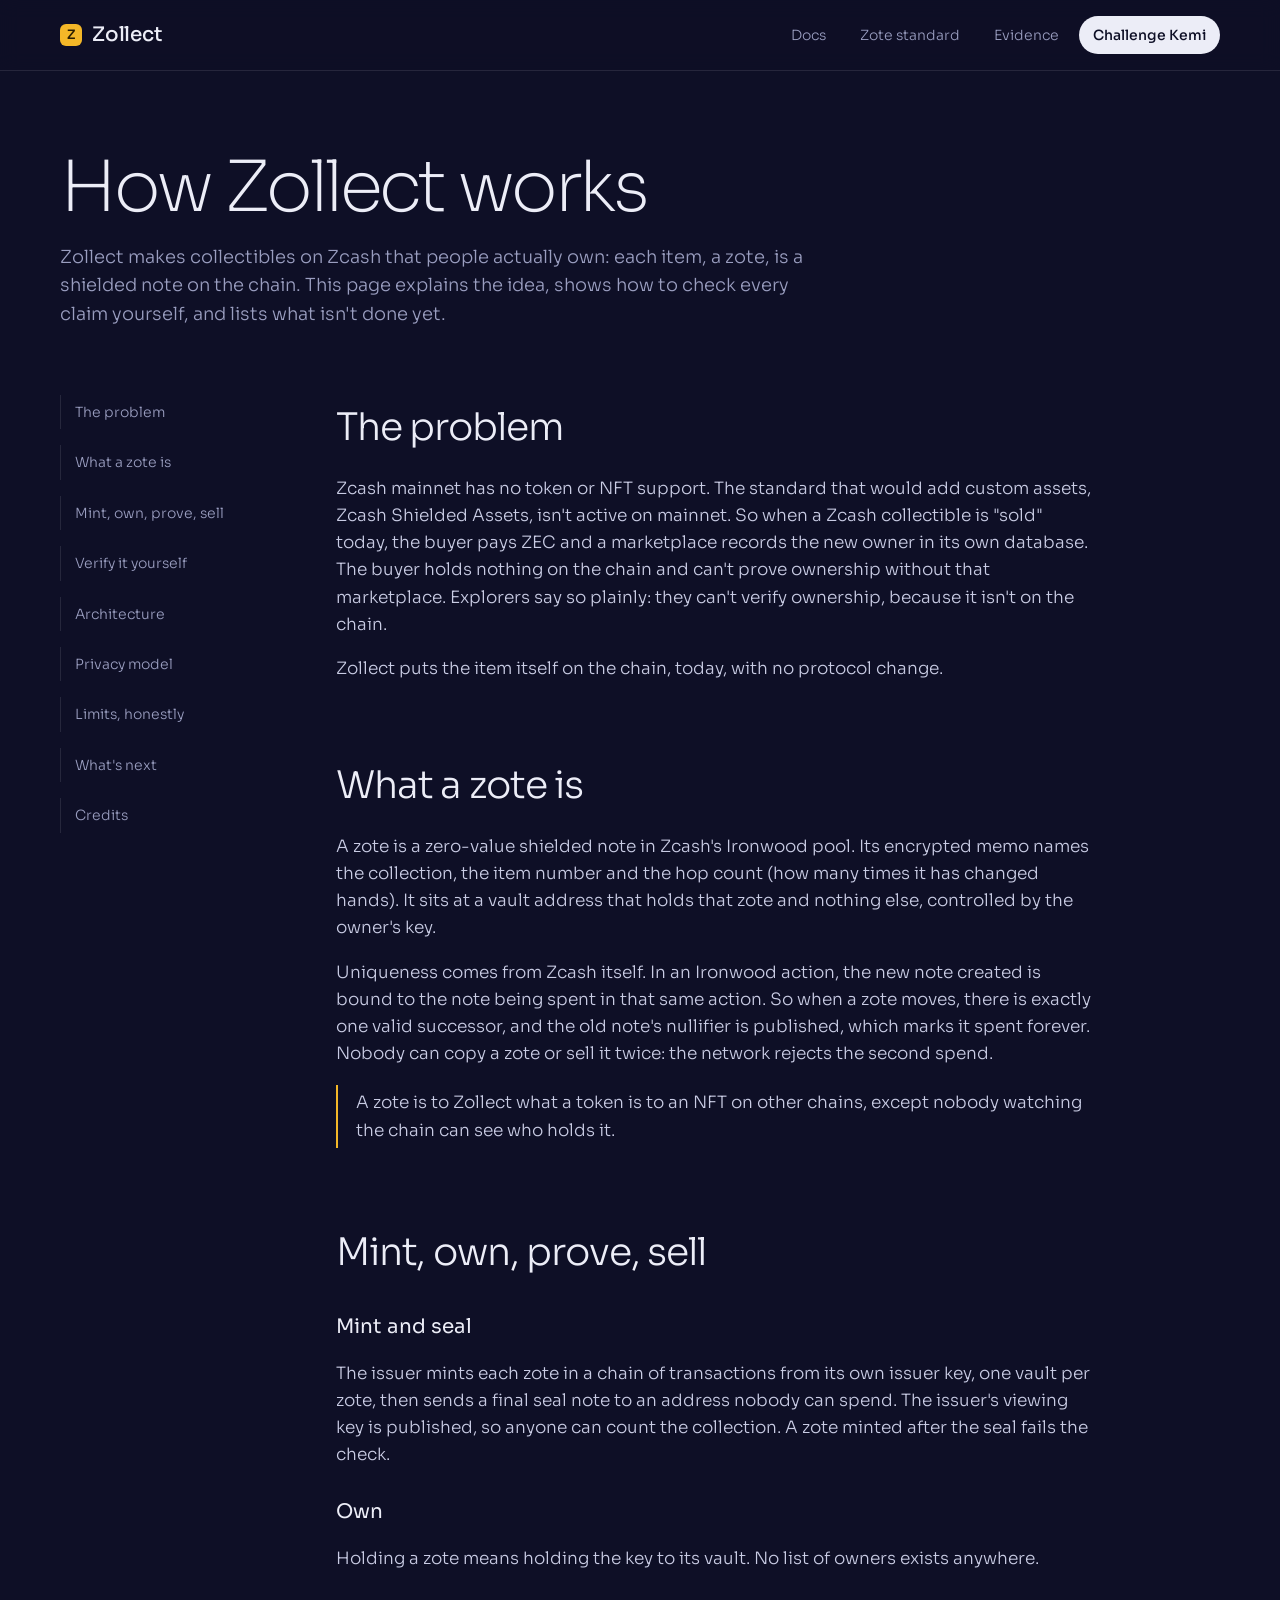
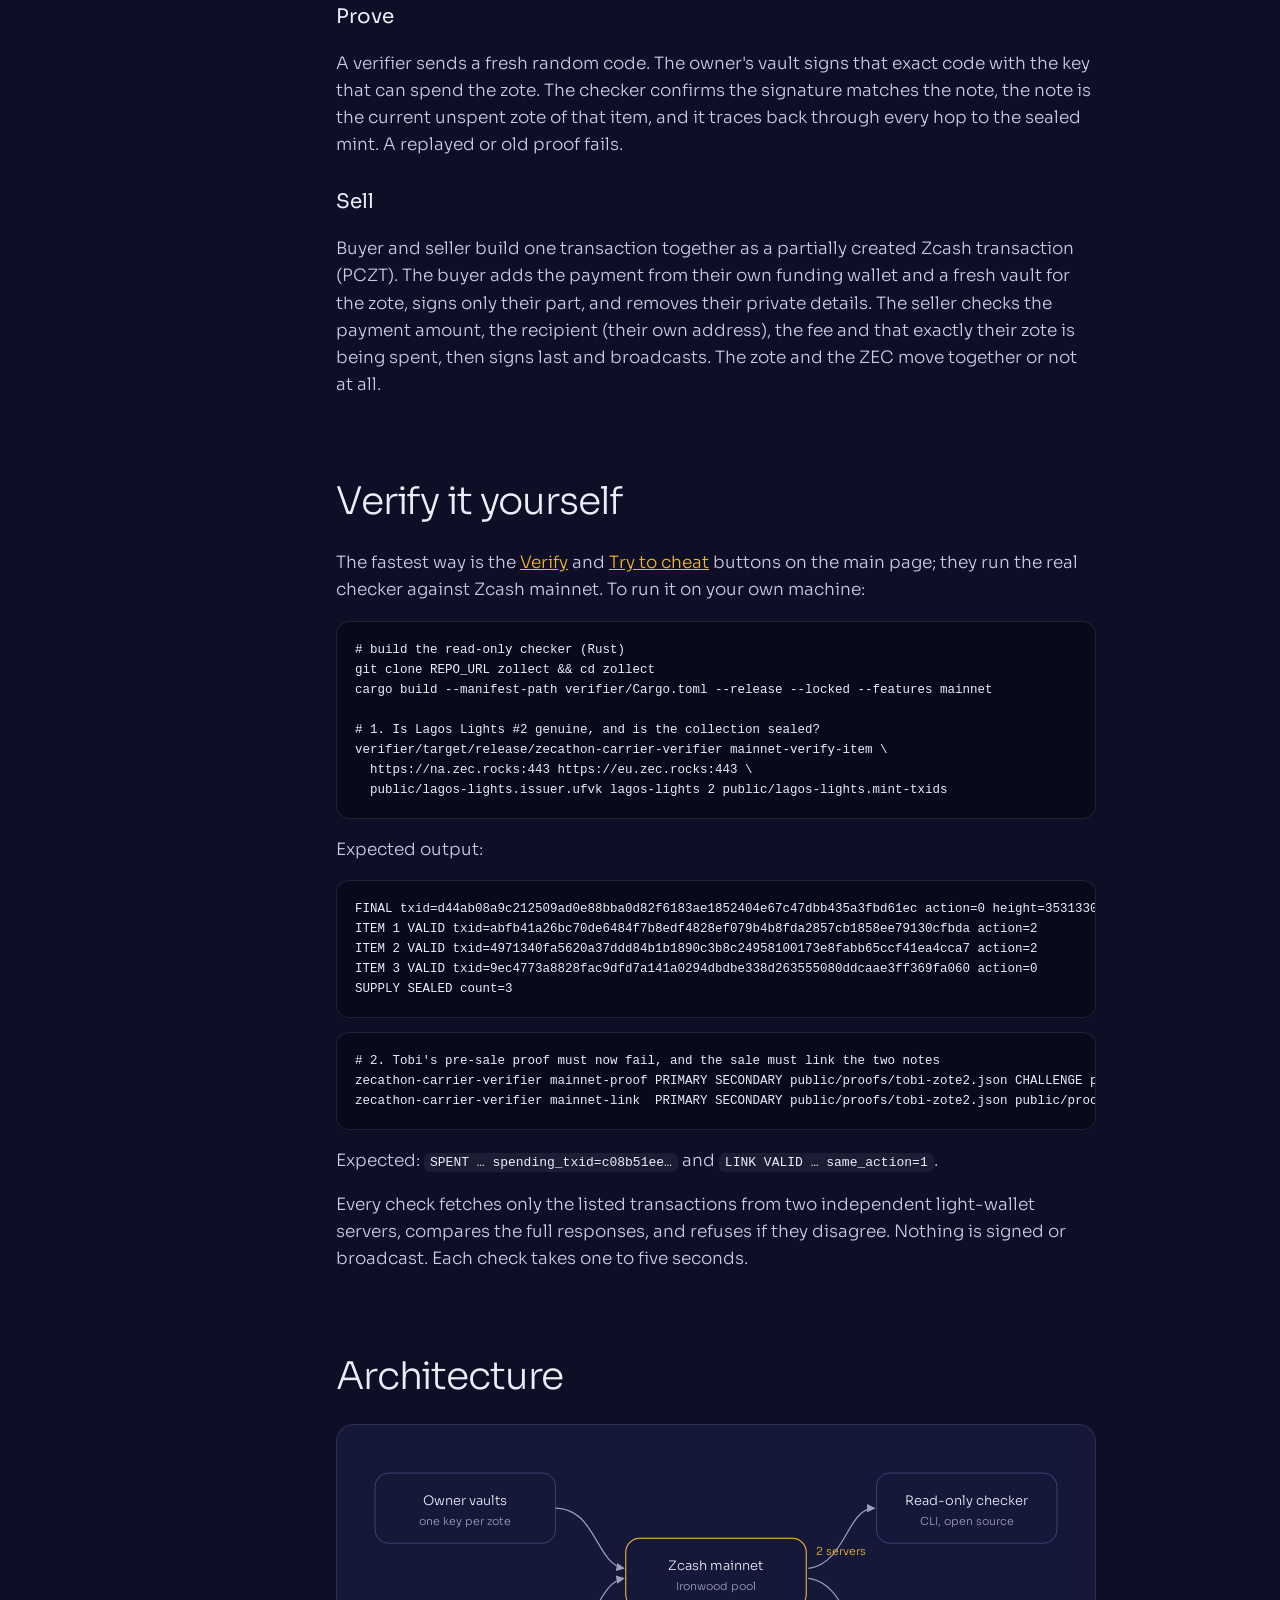
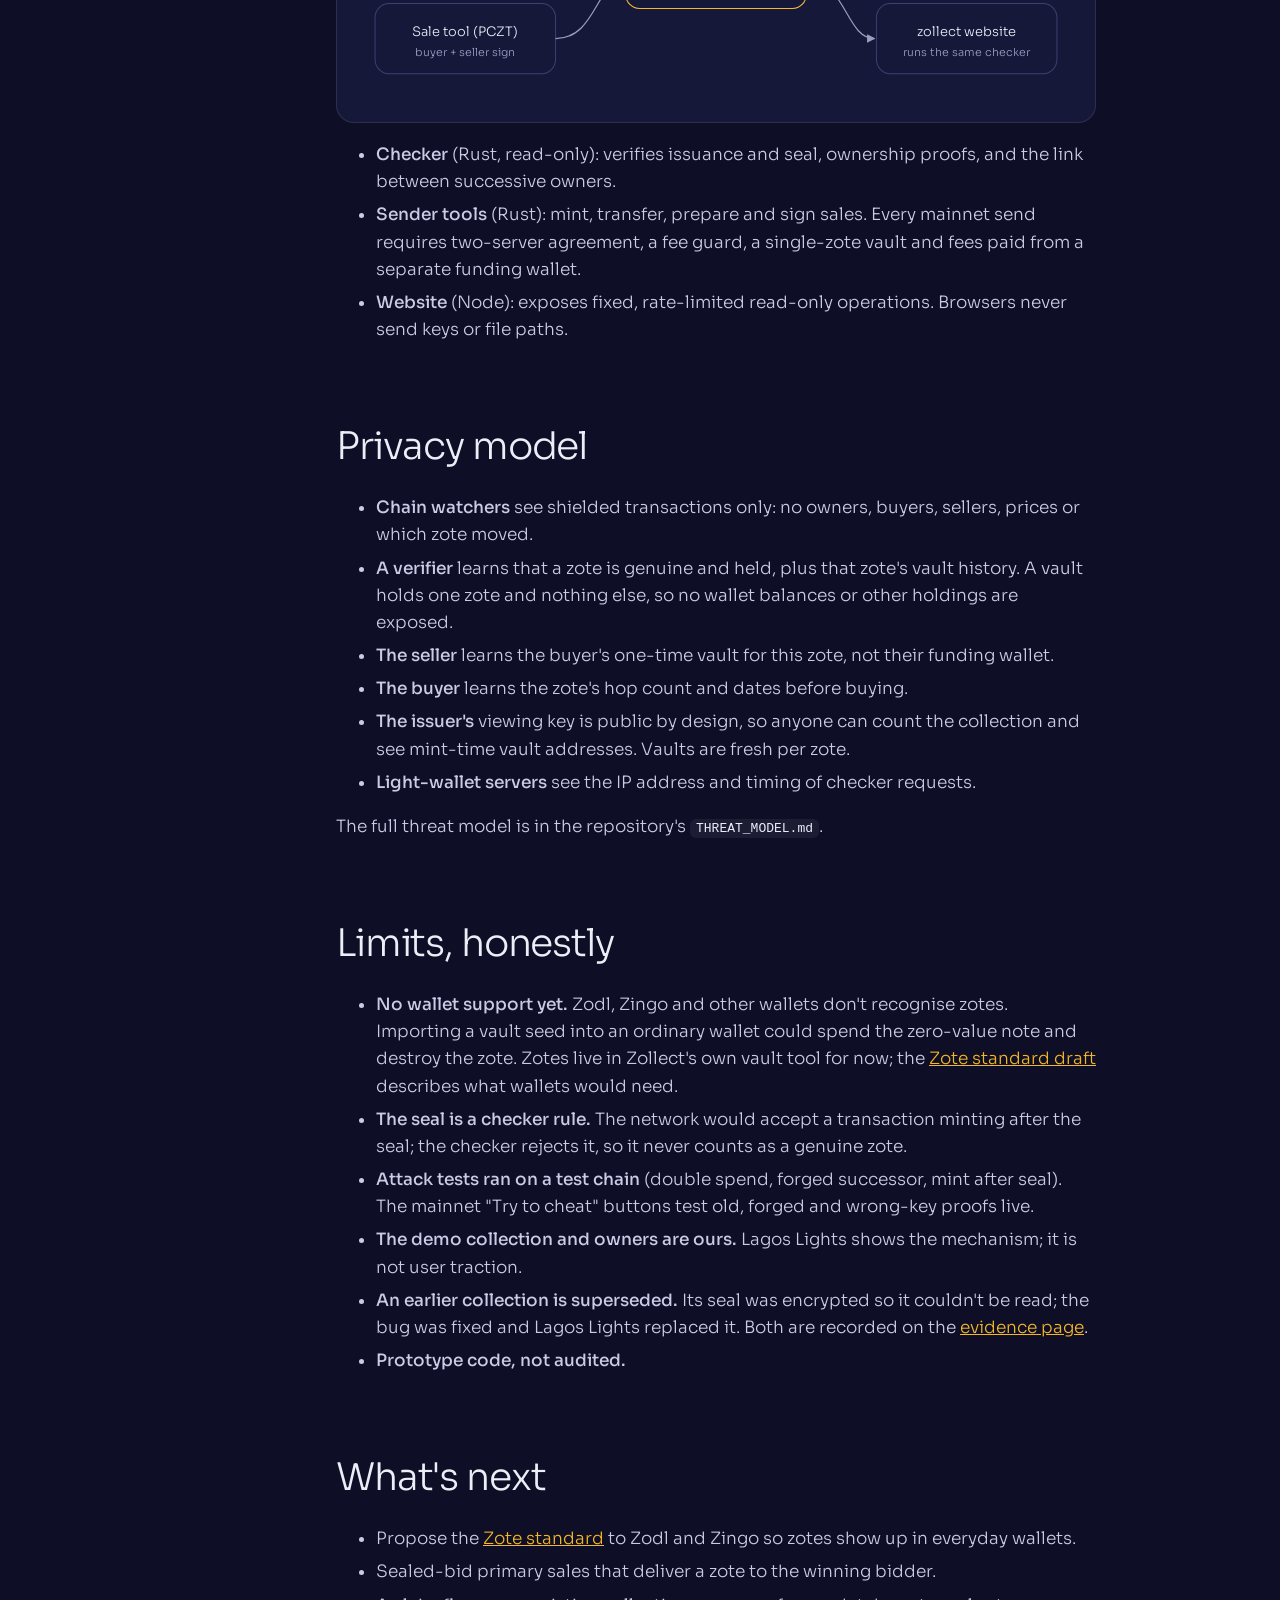
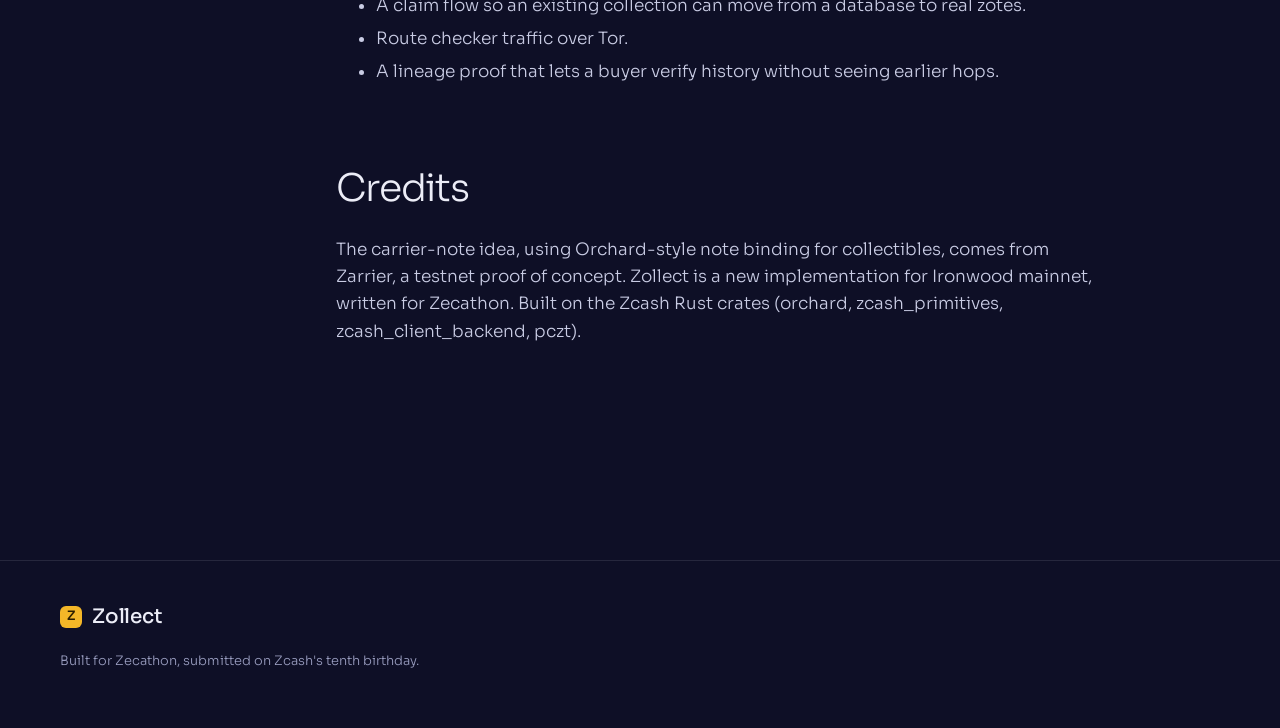
==== hosted/public/docs.html @ 1a173de0 "feat: add hosted attack verification" ====
<!doctype html>
<html lang="en">
<head>
<meta charset="utf-8">
<meta name="viewport" content="width=device-width, initial-scale=1">
<title>Zollect docs</title>
<meta name="description" content="How zotes work, how to verify them yourself, and what Zollect does and doesn't do.">
<link rel="preconnect" href="https://fonts.googleapis.com">
<link rel="preconnect" href="https://fonts.gstatic.com" crossorigin>
<link href="https://fonts.googleapis.com/css2?family=Sora:wght@200;300;400;500;600&display=swap" rel="stylesheet">
<link rel="stylesheet" href="styles.css">
</head>
<body>
<header class="doc-top">
  <nav class="nav" aria-label="Main">
    <a class="brand" href="index.html"><span class="brand-dot" aria-hidden="true"></span>Zollect</a>
    <ul class="nav-links">
      <li><a href="docs.html" aria-current="page">Docs</a></li>
      <li><a href="standard.html">Zote standard</a></li>
      <li><a href="evidence.html">Evidence</a></li>
      <li><a class="nav-cta" href="index.html#challenge">Challenge Kemi</a></li>
    </ul>
  </nav>
</header>

<div class="doc-hero">
  <h1>How Zollect works</h1>
  <p>Zollect makes collectibles on Zcash that people actually own: each item, a zote, is a shielded note on the chain. This page explains the idea, shows how to check every claim yourself, and lists what isn't done yet.</p>
</div>

<div class="doc">
  <nav class="toc" aria-label="On this page">
    <ol>
      <li><a href="#problem">The problem</a></li>
      <li><a href="#zote">What a zote is</a></li>
      <li><a href="#lifecycle">Mint, own, prove, sell</a></li>
      <li><a href="#verify">Verify it yourself</a></li>
      <li><a href="#architecture">Architecture</a></li>
      <li><a href="#privacy">Privacy model</a></li>
      <li><a href="#limits">Limits, honestly</a></li>
      <li><a href="#next">What's next</a></li>
      <li><a href="#credits">Credits</a></li>
    </ol>
  </nav>

  <article>
    <section id="problem">
      <h2>The problem</h2>
      <p>Zcash mainnet has no token or NFT support. The standard that would add custom assets, Zcash Shielded Assets, isn't active on mainnet. So when a Zcash collectible is "sold" today, the buyer pays ZEC and a marketplace records the new owner in its own database. The buyer holds nothing on the chain and can't prove ownership without that marketplace. Explorers say so plainly: they can't verify ownership, because it isn't on the chain.</p>
      <p>Zollect puts the item itself on the chain, today, with no protocol change.</p>
    </section>

    <section id="zote">
      <h2>What a zote is</h2>
      <p>A zote is a zero-value shielded note in Zcash's Ironwood pool. Its encrypted memo names the collection, the item number and the hop count (how many times it has changed hands). It sits at a vault address that holds that zote and nothing else, controlled by the owner's key.</p>
      <p>Uniqueness comes from Zcash itself. In an Ironwood action, the new note created is bound to the note being spent in that same action. So when a zote moves, there is exactly one valid successor, and the old note's nullifier is published, which marks it spent forever. Nobody can copy a zote or sell it twice: the network rejects the second spend.</p>
      <p class="callout">A zote is to Zollect what a token is to an NFT on other chains, except nobody watching the chain can see who holds it.</p>
    </section>

    <section id="lifecycle">
      <h2>Mint, own, prove, sell</h2>
      <h3>Mint and seal</h3>
      <p>The issuer mints each zote in a chain of transactions from its own issuer key, one vault per zote, then sends a final seal note to an address nobody can spend. The issuer's viewing key is published, so anyone can count the collection. A zote minted after the seal fails the check.</p>
      <h3>Own</h3>
      <p>Holding a zote means holding the key to its vault. No list of owners exists anywhere.</p>
      <h3>Prove</h3>
      <p>A verifier sends a fresh random code. The owner's vault signs that exact code with the key that can spend the zote. The checker confirms the signature matches the note, the note is the current unspent zote of that item, and it traces back through every hop to the sealed mint. A replayed or old proof fails.</p>
      <h3>Sell</h3>
      <p>Buyer and seller build one transaction together as a partially created Zcash transaction (PCZT). The buyer adds the payment from their own funding wallet and a fresh vault for the zote, signs only their part, and removes their private details. The seller checks the payment amount, the recipient (their own address), the fee and that exactly their zote is being spent, then signs last and broadcasts. The zote and the ZEC move together or not at all.</p>
    </section>

    <section id="verify">
      <h2>Verify it yourself</h2>
      <p>The fastest way is the <a href="index.html#collection">Verify</a> and <a href="index.html#cheat">Try to cheat</a> buttons on the main page; they run the real checker against Zcash mainnet. To run it on your own machine:</p>
<pre><code># build the read-only checker (Rust)
git clone REPO_URL zollect && cd zollect
cargo build --manifest-path verifier/Cargo.toml --release --locked --features mainnet

# 1. Is Lagos Lights #2 genuine, and is the collection sealed?
verifier/target/release/zecathon-carrier-verifier mainnet-verify-item \
  https://na.zec.rocks:443 https://eu.zec.rocks:443 \
  public/lagos-lights.issuer.ufvk lagos-lights 2 public/lagos-lights.mint-txids</code></pre>
      <p>Expected output:</p>
<pre><code>FINAL txid=d44ab08a9c212509ad0e88bba0d82f6183ae1852404e67c47dbb435a3fbd61ec action=0 height=3531330
ITEM 1 VALID txid=abfb41a26bc70de6484f7b8edf4828ef079b4b8fda2857cb1858ee79130cfbda action=2
ITEM 2 VALID txid=4971340fa5620a37ddd84b1b1890c3b8c24958100173e8fabb65ccf41ea4cca7 action=2
ITEM 3 VALID txid=9ec4773a8828fac9dfd7a141a0294dbdbe338d263555080ddcaae3ff369fa060 action=0
SUPPLY SEALED count=3</code></pre>
<pre><code># 2. Tobi's pre-sale proof must now fail, and the sale must link the two notes
zecathon-carrier-verifier mainnet-proof PRIMARY SECONDARY public/proofs/tobi-zote2.json CHALLENGE public/lagos-lights.zote2-chain
zecathon-carrier-verifier mainnet-link  PRIMARY SECONDARY public/proofs/tobi-zote2.json public/proofs/kemi-zote2.json CHALLENGE public/lagos-lights.zote2-chain</code></pre>
      <p>Expected: <code>SPENT … spending_txid=c08b51ee…</code> and <code>LINK VALID … same_action=1</code>.</p>
      <p>Every check fetches only the listed transactions from two independent light-wallet servers, compares the full responses, and refuses if they disagree. Nothing is signed or broadcast. Each check takes one to five seconds.</p>
    </section>

    <section id="architecture">
      <h2>Architecture</h2>
      <div class="diagram" role="img" aria-label="Diagram: owner vaults build and sign transactions; two light-wallet servers relay to Zcash mainnet; the read-only checker and the website verify from the same two servers.">
        <svg viewBox="0 0 720 260" xmlns="http://www.w3.org/2000/svg" font-family="Sora, sans-serif" font-size="13">
          <g fill="#16183A" stroke="#3B4170">
            <rect x="20" y="30" width="180" height="70" rx="14"/>
            <rect x="20" y="160" width="180" height="70" rx="14"/>
            <rect x="270" y="95" width="180" height="70" rx="14"/>
            <rect x="520" y="30" width="180" height="70" rx="14"/>
            <rect x="520" y="160" width="180" height="70" rx="14"/>
          </g>
          <rect x="270" y="95" width="180" height="70" rx="14" fill="none" stroke="#F4B728"/>
          <g fill="#ECEDF7">
            <text x="110" y="62" text-anchor="middle">Owner vaults</text>
            <text x="110" y="82" text-anchor="middle" fill="#9A9EC0" font-size="11">one key per zote</text>
            <text x="110" y="192" text-anchor="middle">Sale tool (PCZT)</text>
            <text x="110" y="212" text-anchor="middle" fill="#9A9EC0" font-size="11">buyer + seller sign</text>
            <text x="360" y="127" text-anchor="middle">Zcash mainnet</text>
            <text x="360" y="147" text-anchor="middle" fill="#9A9EC0" font-size="11">Ironwood pool</text>
            <text x="610" y="62" text-anchor="middle">Read-only checker</text>
            <text x="610" y="82" text-anchor="middle" fill="#9A9EC0" font-size="11">CLI, open source</text>
            <text x="610" y="192" text-anchor="middle">zollect website</text>
            <text x="610" y="212" text-anchor="middle" fill="#9A9EC0" font-size="11">runs the same checker</text>
          </g>
          <g stroke="#9A9EC0" stroke-width="1.2" fill="none" marker-end="url(#a)">
            <path d="M200 65 C240 65 240 120 268 125"/>
            <path d="M200 195 C240 195 240 140 268 135"/>
            <path d="M452 125 C490 120 490 65 518 65"/>
            <path d="M452 135 C490 140 490 195 518 195"/>
          </g>
          <text x="485" y="112" fill="#F4B728" font-size="11" text-anchor="middle">2 servers</text>
          <defs><marker id="a" viewBox="0 0 8 8" refX="7" refY="4" markerWidth="7" markerHeight="7" orient="auto"><path d="M0 0L8 4L0 8z" fill="#9A9EC0"/></marker></defs>
        </svg>
      </div>
      <ul>
        <li><strong>Checker</strong> (Rust, read-only): verifies issuance and seal, ownership proofs, and the link between successive owners.</li>
        <li><strong>Sender tools</strong> (Rust): mint, transfer, prepare and sign sales. Every mainnet send requires two-server agreement, a fee guard, a single-zote vault and fees paid from a separate funding wallet.</li>
        <li><strong>Website</strong> (Node): exposes fixed, rate-limited read-only operations. Browsers never send keys or file paths.</li>
      </ul>
    </section>

    <section id="privacy">
      <h2>Privacy model</h2>
      <ul>
        <li><strong>Chain watchers</strong> see shielded transactions only: no owners, buyers, sellers, prices or which zote moved.</li>
        <li><strong>A verifier</strong> learns that a zote is genuine and held, plus that zote's vault history. A vault holds one zote and nothing else, so no wallet balances or other holdings are exposed.</li>
        <li><strong>The seller</strong> learns the buyer's one-time vault for this zote, not their funding wallet.</li>
        <li><strong>The buyer</strong> learns the zote's hop count and dates before buying.</li>
        <li><strong>The issuer's</strong> viewing key is public by design, so anyone can count the collection and see mint-time vault addresses. Vaults are fresh per zote.</li>
        <li><strong>Light-wallet servers</strong> see the IP address and timing of checker requests.</li>
      </ul>
      <p>The full threat model is in the repository's <code>THREAT_MODEL.md</code>.</p>
    </section>

    <section id="limits">
      <h2>Limits, honestly</h2>
      <ul>
        <li><strong>No wallet support yet.</strong> Zodl, Zingo and other wallets don't recognise zotes. Importing a vault seed into an ordinary wallet could spend the zero-value note and destroy the zote. Zotes live in Zollect's own vault tool for now; the <a href="standard.html">Zote standard draft</a> describes what wallets would need.</li>
        <li><strong>The seal is a checker rule.</strong> The network would accept a transaction minting after the seal; the checker rejects it, so it never counts as a genuine zote.</li>
        <li><strong>Attack tests ran on a test chain</strong> (double spend, forged successor, mint after seal). The mainnet "Try to cheat" buttons test old, forged and wrong-key proofs live.</li>
        <li><strong>The demo collection and owners are ours.</strong> Lagos Lights shows the mechanism; it is not user traction.</li>
        <li><strong>An earlier collection is superseded.</strong> Its seal was encrypted so it couldn't be read; the bug was fixed and Lagos Lights replaced it. Both are recorded on the <a href="evidence.html">evidence page</a>.</li>
        <li><strong>Prototype code, not audited.</strong></li>
      </ul>
    </section>

    <section id="next">
      <h2>What's next</h2>
      <ul>
        <li>Propose the <a href="standard.html">Zote standard</a> to Zodl and Zingo so zotes show up in everyday wallets.</li>
        <li>Sealed-bid primary sales that deliver a zote to the winning bidder.</li>
        <li>A claim flow so an existing collection can move from a database to real zotes.</li>
        <li>Route checker traffic over Tor.</li>
        <li>A lineage proof that lets a buyer verify history without seeing earlier hops.</li>
      </ul>
    </section>

    <section id="credits">
      <h2>Credits</h2>
      <p>The carrier-note idea, using Orchard-style note binding for collectibles, comes from Zarrier, a testnet proof of concept. Zollect is a new implementation for Ironwood mainnet, written for Zecathon. Built on the Zcash Rust crates (orchard, zcash_primitives, zcash_client_backend, pczt).</p>
    </section>
  </article>
</div>

<footer class="foot">
  <div class="foot-inner">
    <p class="brand"><span class="brand-dot" aria-hidden="true"></span>Zollect</p>
    <p class="credit">Built for Zecathon, submitted on Zcash's tenth birthday.</p>
  </div>
</footer>
</body>
</html>
---- hosted/public/styles.css ----
:root {
  --ink: #0E0F26;          /* deep violet-navy */
  --ink-2: #16183A;        /* raised surface */
  --steel: #3B4170;        /* ribbed glass */
  --chrome: #C9CCE4;       /* chrome highlight */
  --zec: #F4B728;          /* Zcash yellow */
  --zec-ink: #2B1E00;
  --mist: #ECEDF7;
  --muted: #9A9EC0;
  --mint: #9FE8C3;
  --rose: #FFB0A8;
  --line: rgba(236, 237, 247, 0.11);
  --maxw: 1200px;
  --font: "Sora", system-ui, -apple-system, "Segoe UI", sans-serif;
}

* { box-sizing: border-box; }
html { scroll-behavior: smooth; }
body {
  margin: 0; background: var(--ink); color: var(--mist);
  font-family: var(--font); font-size: 17px; line-height: 1.6; font-weight: 300;
  -webkit-font-smoothing: antialiased;
}
img, canvas, svg { display: block; max-width: 100%; }
a { color: inherit; }
:focus-visible { outline: 2px solid var(--zec); outline-offset: 3px; border-radius: 8px; }
strong { font-weight: 500; }
.sky { display: none; }

/* ---------- hero ---------- */
.hero-wrap { padding: 0; }
.hero {
  position: relative; overflow: hidden;
  min-height: min(100vh, 940px);
  padding: 26px clamp(20px, 5vw, 64px) 0;
  display: grid; grid-template-rows: auto 1fr;
  background:
    radial-gradient(700px 520px at 74% 52%, rgba(244, 183, 40, 0.10), transparent 70%),
    radial-gradient(900px 700px at 70% 40%, #2A2E63 0%, transparent 65%),
    var(--ink);
  isolation: isolate;
}
.ribs {
  position: absolute; inset: 0; z-index: -1; pointer-events: none;
  background: repeating-linear-gradient(90deg,
    rgba(201, 204, 228, 0.00) 0px, rgba(201, 204, 228, 0.07) 9px,
    rgba(14, 15, 38, 0.10) 15px, rgba(201, 204, 228, 0.00) 22px);
  -webkit-mask-image: linear-gradient(180deg, transparent 0%, #000 30%, #000 70%, transparent 100%),
                      radial-gradient(60% 70% at 72% 50%, #000 0%, transparent 75%);
  -webkit-mask-composite: source-in;
          mask-image: radial-gradient(60% 75% at 72% 50%, #000 10%, transparent 75%);
}

.nav { display: flex; align-items: center; justify-content: space-between; gap: 16px; position: relative; z-index: 3; }
.brand { display: inline-flex; align-items: center; gap: 10px; font-size: 20px; font-weight: 500; text-decoration: none; margin: 0; letter-spacing: -0.01em; }
.brand-dot {
  width: 22px; height: 22px; border-radius: 6px; flex: none;
  background: var(--zec); color: var(--zec-ink);
  display: grid; place-items: center; font-size: 13px; font-weight: 600;
}
.brand-dot::after { content: "Z"; }
.nav-links { list-style: none; margin: 0; padding: 0; display: flex; gap: 6px; align-items: center; }
.nav-links a { display: block; padding: 8px 14px; border-radius: 999px; text-decoration: none; font-size: 14px; color: var(--muted); }
.nav-links a:hover { color: var(--mist); }
.nav-links .nav-cta { background: var(--mist); color: var(--ink); font-weight: 500; }
.nav-links .nav-cta:hover { background: #fff; color: var(--ink); }

.hero-copy {
  position: relative; z-index: 2; align-self: end;
  max-width: 780px; padding-bottom: clamp(56px, 10vh, 110px);
}
.hero h1 { margin: 0; font-weight: 200; font-size: clamp(44px, 5.4vw, 82px); line-height: 1.02; letter-spacing: -0.045em; }
.sub { margin: 24px 0 0; max-width: 36ch; font-size: clamp(17px, 1.4vw, 20px); color: var(--muted); }
.hero-actions { margin-top: 34px; display: flex; gap: 12px; flex-wrap: wrap; }

.btn {
  display: inline-flex; align-items: center; justify-content: center; gap: 8px;
  padding: 13px 24px; border-radius: 999px;
  font: 500 15px/1 var(--font); text-decoration: none; cursor: pointer;
  border: 1px solid transparent; transition: background .15s ease, transform .15s ease;
}
.btn:active { transform: translateY(1px); }
.btn[disabled] { opacity: .55; cursor: progress; }
.btn-mint { background: var(--zec); color: var(--zec-ink); }
.btn-mint:hover { background: #FFC84A; }
.btn-ghost { border-color: var(--line); color: var(--mist); background: rgba(236,237,247,.03); }
.btn-ghost:hover { background: rgba(236,237,247,.08); }
.btn-line { border-color: var(--line); color: var(--mist); background: transparent; }
.btn-line:hover { border-color: rgba(244,183,40,.6); color: var(--zec); }

/* the note stack */
.stage {
  position: absolute; z-index: 1; right: clamp(-40px, 2vw, 60px); top: 50%;
  width: min(700px, 50vw); aspect-ratio: 1.15; transform: translateY(-46%);
  perspective: 1400px;
}
.stack { position: absolute; inset: 0; transform-style: preserve-3d; transform: rotateX(18deg) rotateY(-22deg) rotateZ(-6deg); transition: transform .4s ease-out; }
.note {
  position: absolute; left: 6%; top: 24%; width: 88%; aspect-ratio: 2.1;
  border-radius: 22px;
  background:
    linear-gradient(135deg, rgba(255,255,255,.20), rgba(255,255,255,.02) 40%, rgba(255,255,255,.08) 80%),
    linear-gradient(160deg, #4A5190 0%, #262A5C 55%, #1A1D45 100%);
  border: 1px solid rgba(201, 204, 228, .35);
  box-shadow: 0 40px 80px rgba(5, 6, 20, .6), inset 0 1px 0 rgba(255,255,255,.35);
}
.note-back2 { transform: translateZ(-120px) translateY(-14%) rotateZ(9deg); opacity: .5; }
.note-back1 { transform: translateZ(-60px) translateY(-7%) rotateZ(4deg); opacity: .75; }
.note-front { transform: translateZ(0); padding: 6% 7%; display: flex; flex-direction: column; justify-content: space-between; overflow: hidden; }
.note-ribs {
  position: absolute; inset: 0; pointer-events: none; border-radius: inherit;
  background: repeating-linear-gradient(90deg, rgba(255,255,255,.0) 0 7px, rgba(255,255,255,.07) 7px 9px, rgba(0,0,0,.08) 9px 12px);
  -webkit-mask-image: linear-gradient(90deg, transparent 0%, #000 55%, #000 100%);
          mask-image: linear-gradient(90deg, transparent 0%, #000 55%, #000 100%);
}
.note-row { position: relative; display: flex; justify-content: space-between; align-items: center; gap: 12px; }
.note-kicker { font-size: clamp(11px, 1vw, 14px); letter-spacing: .08em; color: var(--chrome); }
.seal {
  width: clamp(38px, 4.4vw, 58px); height: clamp(38px, 4.4vw, 58px); border-radius: 50%;
  display: grid; place-items: center;
  background: radial-gradient(circle at 35% 30%, #FFE08A, var(--zec) 55%, #B9850E);
  color: var(--zec-ink); font-weight: 600; font-size: clamp(18px, 2vw, 26px);
  box-shadow: 0 0 0 6px rgba(244,183,40,.15), 0 0 40px rgba(244,183,40,.45);
}
.note-title { position: relative; font-size: clamp(22px, 2.8vw, 40px); font-weight: 200; letter-spacing: -0.03em; }
.serial { font: 500 clamp(10px, .95vw, 13px)/1 ui-monospace, SFMono-Regular, Menlo, monospace; letter-spacing: .12em; color: var(--chrome); }
.note-holder { display: inline-flex; align-items: center; gap: 8px; font-size: clamp(11px, 1vw, 14px); color: var(--mist); }

.hero-foot { position: absolute; right: clamp(20px, 5vw, 64px); bottom: 26px; z-index: 2; margin: 0; font-size: 13px; color: var(--muted); display: flex; align-items: center; gap: 8px; }
.hero-foot::before { content: ""; width: 7px; height: 7px; border-radius: 50%; background: var(--zec); box-shadow: 0 0 12px var(--zec); animation: pulse 2.4s ease-in-out infinite; }
@keyframes pulse { 50% { opacity: .35; } }

.avatar { display: block; width: 72px; height: 72px; border-radius: 50%; overflow: hidden; background: var(--steel); flex: none; }
.avatar svg { width: 100%; height: 100%; }
.avatar-lg { width: 112px; height: 112px; }
.avatar-xs { width: 26px; height: 26px; }

.chip { display: inline-flex; align-items: center; padding: 4px 12px; border-radius: 999px; font-size: 13px; font-weight: 400; line-height: 1.4; }
.chip-held { background: rgba(244,183,40,.16); color: var(--zec); }
.chip-spent { background: rgba(255,176,168,.14); color: var(--rose); }
.chip-valid { background: rgba(201,204,228,.12); color: var(--mist); }

/* ---------- sections ---------- */
main > section { max-width: var(--maxw); margin: 0 auto; padding: clamp(90px, 12vw, 150px) 20px 0; }
.section-head { max-width: 640px; margin-bottom: 48px; }
.section-head h2, .challenge h2 { margin: 0; font-weight: 200; letter-spacing: -0.035em; font-size: clamp(34px, 4.2vw, 56px); line-height: 1.08; }
.section-head p { margin: 18px 0 0; color: var(--muted); }

/* definition */
.zote { display: grid; grid-template-columns: minmax(0, 1fr) minmax(0, 1.2fr); gap: clamp(32px, 6vw, 96px); align-items: start; }
.definition h2 { margin: 0; font-weight: 200; font-size: clamp(72px, 10vw, 140px); line-height: .9; letter-spacing: -0.06em; }
.definition .pron { font-size: .2em; letter-spacing: 0; color: var(--zec); vertical-align: middle; margin-left: .3em; }
.def-noun { margin: 16px 0 6px; color: var(--muted); font-style: italic; }
.def-text { margin: 0; font-size: clamp(19px, 1.7vw, 23px); max-width: 30ch; }
.facts article { padding: 26px 0; border-top: 1px solid var(--line); display: grid; grid-template-columns: 36px minmax(0, 1fr); gap: 0 16px; }
.facts article:last-child { border-bottom: 1px solid var(--line); }
.facts article::before { content: ""; grid-row: span 2; width: 22px; height: 14px; margin-top: 6px; border-radius: 4px; border: 1px solid rgba(244,183,40,.7); background: repeating-linear-gradient(90deg, transparent 0 3px, rgba(244,183,40,.35) 3px 4px); }
.facts h3 { margin: 0 0 6px; font-weight: 400; font-size: 19px; }
.facts p { margin: 0; color: var(--muted); max-width: 52ch; }

/* collection: zotes as notes */
.zote-grid { display: grid; grid-template-columns: repeat(3, minmax(0, 1fr)); gap: 22px; }
.zote-card {
  position: relative; border-radius: 22px; overflow: hidden;
  background: linear-gradient(160deg, #24285A, var(--ink-2) 60%);
  border: 1px solid var(--line);
  display: flex; flex-direction: column;
}
.zote-card.is-featured { border-color: rgba(244,183,40,.5); box-shadow: 0 0 0 1px rgba(244,183,40,.15), 0 30px 60px rgba(244,183,40,.06); }
.zote-art { position: relative; aspect-ratio: 2.1; margin: 12px 12px 0; border-radius: 14px; overflow: hidden; background: #0A0B1E; }
.zote-art svg { width: 100%; height: 100%; object-fit: cover; }
.zote-art::after {
  content: ""; position: absolute; inset: 0; pointer-events: none;
  background: repeating-linear-gradient(90deg, rgba(255,255,255,0) 0 6px, rgba(255,255,255,.05) 6px 8px);
  -webkit-mask-image: linear-gradient(90deg, transparent 40%, #000);
          mask-image: linear-gradient(90deg, transparent 40%, #000);
}
.zote-art .chip { position: absolute; left: 12px; top: 12px; z-index: 1; background: rgba(14,15,38,.75); }
.zote-art .seal-sm {
  position: absolute; right: 12px; bottom: 12px; z-index: 1; width: 34px; height: 34px; border-radius: 50%;
  display: grid; place-items: center; font-weight: 600; font-size: 15px; color: var(--zec-ink);
  background: radial-gradient(circle at 35% 30%, #FFE08A, var(--zec) 55%, #B9850E);
}
.zote-body { padding: 18px 20px 20px; display: flex; flex-direction: column; gap: 12px; flex: 1; }
.zote-title { display: flex; justify-content: space-between; align-items: baseline; gap: 12px; }
.zote-title h3 { margin: 0; font-weight: 300; font-size: 21px; letter-spacing: -0.01em; }
.zote-title span { color: var(--muted); font-size: 13px; }
.zote-serial { margin: 0; font: 500 11px/1 ui-monospace, SFMono-Regular, Menlo, monospace; letter-spacing: .14em; color: var(--muted); }
.zote-body .btn { align-self: flex-start; padding: 10px 18px; font-size: 14px; }

.verdict { border-radius: 14px; background: rgba(14,15,38,.7); border: 1px solid var(--line); padding: 14px 16px; font-size: 14px; }
.verdict[hidden] { display: none; }
.verdict-head { display: flex; flex-wrap: wrap; gap: 8px; align-items: center; }
.verdict-head .time { color: var(--muted); font-size: 12px; margin-left: auto; }
.verdict ul { margin: 10px 0 0; padding-left: 18px; color: var(--muted); }
.verdict details { margin-top: 10px; }
.verdict summary { cursor: pointer; color: var(--chrome); font-size: 13px; }
.verdict pre { margin: 8px 0 0; padding: 12px; border-radius: 10px; background: #08091A; font: 11.5px/1.5 ui-monospace, SFMono-Regular, Menlo, monospace; color: #C9CCE4; white-space: pre-wrap; word-break: break-all; max-height: 220px; overflow: auto; }
.verdict.is-error { border-color: rgba(255,176,168,.35); }
.mode-note { margin: 22px 0 0; color: var(--muted); font-size: 14px; }

/* sale */
.cast { display: grid; grid-template-columns: auto 1fr auto; align-items: center; gap: clamp(16px, 4vw, 48px); margin-bottom: 56px; }
.person { margin: 0; display: flex; flex-direction: column; align-items: center; gap: 10px; text-align: center; }
.person figcaption { display: flex; flex-direction: column; font-size: 14px; color: var(--muted); }
.person strong { color: var(--mist); font-size: 17px; }
.swap { position: relative; height: 90px; display: flex; flex-direction: column; justify-content: center; gap: 10px; align-items: center; }
.swap-line { position: absolute; left: 0; right: 0; top: 50%; height: 1px; background: linear-gradient(90deg, transparent, var(--chrome), transparent); opacity: .5; }
.swap-tag { position: relative; padding: 6px 14px; border-radius: 999px; font-size: 13px; background: var(--ink-2); border: 1px solid var(--line); animation: driftL 4.5s ease-in-out infinite; }
.swap-tag-zote { border-color: rgba(244,183,40,.6); color: var(--zec); animation-name: driftR; }
@keyframes driftL { 0%, 100% { transform: translateX(28%); } 50% { transform: translateX(-28%); } }
@keyframes driftR { 0%, 100% { transform: translateX(-28%); } 50% { transform: translateX(28%); } }

.timeline { list-style: none; margin: 0; padding: 0; counter-reset: step; }
.timeline li { counter-increment: step; display: grid; grid-template-columns: 56px minmax(0, 1fr) auto; gap: 18px; align-items: start; padding: 22px 0; border-top: 1px solid var(--line); }
.timeline li:last-child { border-bottom: 1px solid var(--line); }
.timeline li::before { content: counter(step); width: 40px; height: 40px; border-radius: 50%; display: grid; place-items: center; border: 1px solid var(--line); color: var(--zec); font-size: 14px; }
.timeline h3 { margin: 0 0 4px; font-weight: 400; font-size: 18px; }
.timeline p { margin: 0; color: var(--muted); font-size: 15px; }
.timeline .tx { font-size: 13px; color: var(--chrome); text-decoration: none; white-space: nowrap; border-bottom: 1px solid var(--line); }
.timeline .tx:hover { color: var(--zec); border-color: var(--zec); }
.timeline .chips { display: flex; gap: 6px; margin-top: 10px; flex-wrap: wrap; }

/* challenge */
.challenge-card {
  position: relative; overflow: hidden; isolation: isolate;
  display: grid; grid-template-columns: minmax(0, 1fr) minmax(0, 1fr);
  border-radius: 30px; border: 1px solid var(--line);
  background: radial-gradient(600px 400px at 20% 10%, #2E3370, var(--ink-2) 70%);
}
.challenge-card::before {
  content: ""; position: absolute; inset: 0; z-index: -1;
  background: repeating-linear-gradient(90deg, rgba(201,204,228,0) 0 10px, rgba(201,204,228,.05) 10px 13px);
  -webkit-mask-image: linear-gradient(90deg, #000, transparent 55%);
          mask-image: linear-gradient(90deg, #000, transparent 55%);
}
.challenge-copy { padding: clamp(28px, 5vw, 56px); display: flex; flex-direction: column; gap: 18px; align-items: flex-start; }
.challenge-copy h2 { font-size: clamp(32px, 3.4vw, 48px); }
.challenge-copy p { margin: 0; color: var(--muted); max-width: 44ch; }
.challenge-result { margin: 14px; border-radius: 20px; background: rgba(8,9,26,.6); border: 1px solid var(--line); padding: clamp(22px, 3vw, 36px); display: flex; flex-direction: column; justify-content: center; gap: 14px; min-height: 280px; }
.placeholder { color: var(--muted); margin: 0; }
.code { margin: 0; font: 500 clamp(22px, 2.6vw, 30px)/1.2 ui-monospace, SFMono-Regular, Menlo, monospace; letter-spacing: .06em; color: var(--zec); word-break: break-all; }
.step-label { margin: 0; font-size: 13px; color: var(--muted); }

/* privacy */
.table-wrap { overflow-x: auto; border: 1px solid var(--line); border-radius: 20px; }
table { width: 100%; border-collapse: collapse; font-size: 15px; min-width: 640px; }
th, td { text-align: left; padding: 16px 20px; vertical-align: top; }
thead th { font-weight: 400; color: var(--zec); border-bottom: 1px solid var(--line); }
tbody tr + tr th, tbody tr + tr td { border-top: 1px solid var(--line); }
tbody th { font-weight: 400; }
tbody td { color: var(--muted); }
.honesty { list-style: none; padding: 0; margin: 36px 0 0; display: grid; grid-template-columns: repeat(2, minmax(0, 1fr)); gap: 16px 40px; }
.honesty li { color: var(--muted); font-size: 15px; }
.honesty strong { color: var(--mist); }

/* footer */
.foot { margin-top: clamp(90px, 12vw, 150px); border-top: 1px solid var(--line); }
.foot-inner { max-width: var(--maxw); margin: 0 auto; padding: 40px 20px 56px; display: grid; gap: 18px; }
.foot ul { list-style: none; margin: 0; padding: 0; display: flex; gap: 24px; flex-wrap: wrap; }
.foot ul a { color: var(--chrome); text-decoration: none; }
.foot ul a:hover { color: var(--zec); }
.credit { margin: 0; color: var(--muted); font-size: 13px; max-width: 70ch; }

/* responsive */
@media (max-width: 1020px) {
  .nav-links li:not(:last-child) { display: none; }
  .hero { min-height: auto; padding-bottom: 0; }
  .stage { position: relative; right: auto; top: auto; transform: none; width: min(560px, 100%); margin: 30px auto 0; }
  .hero-copy { align-self: start; padding-top: 20px; }
  .zote { grid-template-columns: 1fr; }
  .zote-grid { grid-template-columns: 1fr; max-width: 560px; }
  .challenge-card { grid-template-columns: 1fr; }
  .honesty { grid-template-columns: 1fr; }
  .hero-foot { position: static; padding: 0 0 26px; }
}
@media (max-width: 640px) {
  body { font-size: 16px; }
  .cast { grid-template-columns: 1fr; justify-items: center; }
  .swap { width: 100%; }
  .timeline li { grid-template-columns: 44px minmax(0, 1fr); }
  .timeline li .tx { grid-column: 2; }
}
@media (prefers-reduced-motion: reduce) {
  html { scroll-behavior: auto; }
  .swap-tag, .hero-foot::before { animation: none; }
  .stack { transition: none; }
}

/* ---------- scroll-linked motion ---------- */
.stack { --lift: 0; }
.note-back2 { transform: translateZ(calc(-120px - var(--lift) * 80px)) translateY(calc(-14% - var(--lift) * 18%)) rotateZ(calc(9deg + var(--lift) * 10deg)); }
.note-back1 { transform: translateZ(calc(-60px - var(--lift) * 40px)) translateY(calc(-7% - var(--lift) * 9%)) rotateZ(calc(4deg + var(--lift) * 5deg)); }
.note-front { transform: translateZ(calc(var(--lift) * 90px)) translateY(calc(var(--lift) * 6%)); }
.sale.is-scrubbing .swap-tag { animation: none; transition: transform .08s linear; }
.sale.is-scrubbing .swap-tag-zote { transform: translateX(calc((var(--p, 0) - .5) * 260%)); }
.sale.is-scrubbing .swap-tag:not(.swap-tag-zote) { transform: translateX(calc((.5 - var(--p, 0)) * 260%)); }
.timeline li { transition: opacity .5s ease; }
.timeline.is-scrubbing li { opacity: .35; }
.timeline.is-scrubbing li.is-on { opacity: 1; }
.timeline li.is-on::before { border-color: var(--zec); background: rgba(244,183,40,.12); }

/* ---------- hero note artwork ---------- */
.note-art { position: absolute; inset: 0; border-radius: inherit; overflow: hidden; opacity: .55;
  -webkit-mask-image: linear-gradient(90deg, #000 0%, rgba(0,0,0,.6) 45%, transparent 85%);
          mask-image: linear-gradient(90deg, #000 0%, rgba(0,0,0,.6) 45%, transparent 85%); }
.note-art svg { width: 100%; height: 100%; }

/* ---------- two views ---------- */
.views { display: grid; grid-template-columns: repeat(2, minmax(0, 1fr)); gap: 22px; }
.view { border-radius: 22px; border: 1px solid var(--line); padding: 28px; background: var(--ink-2); }
.view-proof { border-color: rgba(244,183,40,.45); background: linear-gradient(160deg, #24285A, var(--ink-2) 65%); }
.view h3 { margin: 0 0 18px; font-weight: 400; font-size: 20px; }
.view dl { margin: 0; display: grid; gap: 0; }
.view dl > div { display: grid; grid-template-columns: 130px minmax(0, 1fr); gap: 12px; padding: 11px 0; border-top: 1px solid var(--line); align-items: center; }
.view dt { color: var(--muted); font-size: 14px; }
.view dd { margin: 0; font-size: 15px; }
.mono { font-family: ui-monospace, SFMono-Regular, Menlo, monospace; font-size: 13px; letter-spacing: .04em; }
.redact { color: transparent; position: relative; width: fit-content; min-width: 90px; border-radius: 6px;
  background: repeating-linear-gradient(90deg, rgba(201,204,228,.18) 0 6px, rgba(201,204,228,.08) 6px 9px); user-select: none; }
.redact::after { content: attr(data-l); }
.view-link { display: inline-block; margin-top: 18px; font-size: 14px; color: var(--chrome); text-decoration: none; border-bottom: 1px solid var(--line); }
.view-link:hover { color: var(--zec); border-color: var(--zec); }

/* ---------- try to cheat ---------- */
.attacks { display: grid; grid-template-columns: repeat(3, minmax(0, 1fr)); gap: 22px; }
.attack { border-radius: 22px; border: 1px solid var(--line); padding: 26px; display: flex; flex-direction: column; gap: 12px; align-items: flex-start;
  background: repeating-linear-gradient(135deg, rgba(255,176,168,.025) 0 12px, transparent 12px 24px), var(--ink-2); }
.attack h3 { margin: 0; font-weight: 400; font-size: 19px; }
.attack p { margin: 0; color: var(--muted); font-size: 15px; }
.attack .verdict { width: 100%; }
.cheat .mode-note a { color: var(--chrome); }

@media (max-width: 1020px) {
  .views, .attacks { grid-template-columns: 1fr; }
}

/* ---------- document pages ---------- */
.doc-top { position: sticky; top: 0; z-index: 10; background: rgba(14,15,38,.86); backdrop-filter: blur(10px); border-bottom: 1px solid var(--line); }
.doc-top .nav { max-width: var(--maxw); margin: 0 auto; padding: 16px 20px; }
.doc-hero { max-width: var(--maxw); margin: 0 auto; padding: 80px 20px 40px; position: relative; }
.doc-hero h1 { margin: 0; font-weight: 200; font-size: clamp(42px, 5.5vw, 76px); letter-spacing: -0.045em; line-height: 1.04; }
.doc-hero p { margin: 18px 0 0; color: var(--muted); max-width: 60ch; font-size: 18px; }
.doc { max-width: var(--maxw); margin: 0 auto; padding: 20px 20px 0; display: grid; grid-template-columns: 220px minmax(0, 1fr); gap: 56px; }
.toc { position: sticky; top: 88px; align-self: start; font-size: 14px; }
.toc ol { list-style: none; margin: 0; padding: 0; display: grid; gap: 4px; }
.toc a { color: var(--muted); text-decoration: none; display: block; padding: 6px 0 6px 14px; border-left: 1px solid var(--line); }
.toc a:hover { color: var(--zec); border-color: var(--zec); }
.doc article { max-width: 760px; }
.doc section { padding: 8px 0 48px; scroll-margin-top: 90px; }
.doc h2 { margin: 0 0 16px; font-weight: 300; font-size: clamp(28px, 3vw, 38px); letter-spacing: -0.03em; }
.doc h3 { margin: 28px 0 8px; font-weight: 400; font-size: 20px; }
.doc p, .doc li { color: #C9CCE4; }
.doc li { margin: 6px 0; }
.doc code { font: 13px ui-monospace, SFMono-Regular, Menlo, monospace; background: rgba(201,204,228,.08); padding: 2px 6px; border-radius: 6px; color: var(--mist); }
.doc pre { margin: 14px 0; padding: 18px; border-radius: 14px; background: #08091A; border: 1px solid var(--line); overflow-x: auto;
  font: 12.5px/1.6 ui-monospace, SFMono-Regular, Menlo, monospace; color: #C9CCE4; }
.doc pre code { background: none; padding: 0; font-size: inherit; }
.doc a { color: var(--zec); }
.callout { border-left: 2px solid var(--zec); padding: 4px 0 4px 18px; margin: 18px 0; color: var(--mist); }
.diagram { border: 1px solid var(--line); border-radius: 18px; padding: 18px; background: var(--ink-2); margin: 18px 0; }
.diagram svg { width: 100%; height: auto; }
.evtable { width: 100%; border-collapse: collapse; font-size: 14.5px; min-width: 0; }
.evtable th, .evtable td { padding: 12px 14px; border-top: 1px solid var(--line); vertical-align: top; }
.evtable thead th { border-top: 0; color: var(--zec); font-weight: 400; }
.evtable td a { color: var(--chrome); text-decoration: none; border-bottom: 1px solid var(--line); font-family: ui-monospace, SFMono-Regular, Menlo, monospace; font-size: 13px; }
.evtable td a:hover { color: var(--zec); }
@media (max-width: 900px) { .doc { grid-template-columns: 1fr; } .toc { position: static; } }
.doc .toc a { color: var(--muted); }
.doc .toc a:hover { color: var(--zec); }
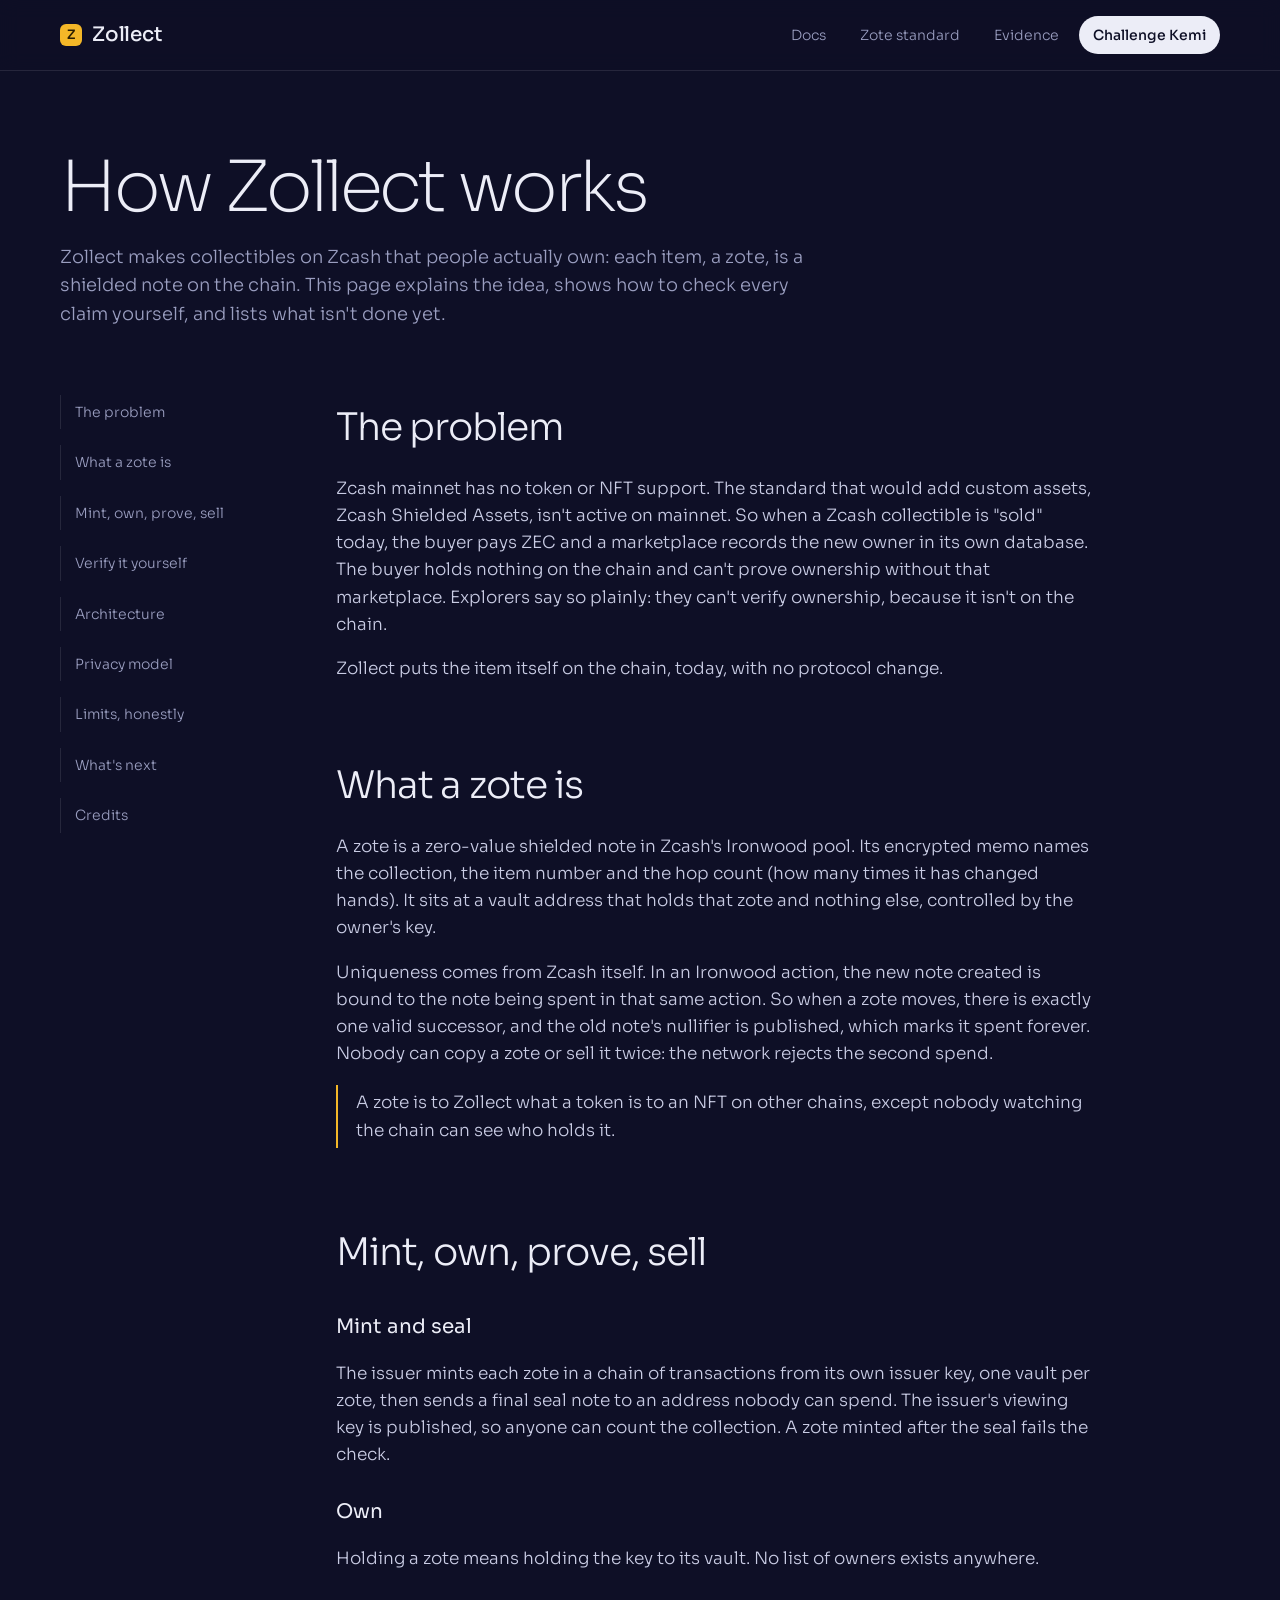
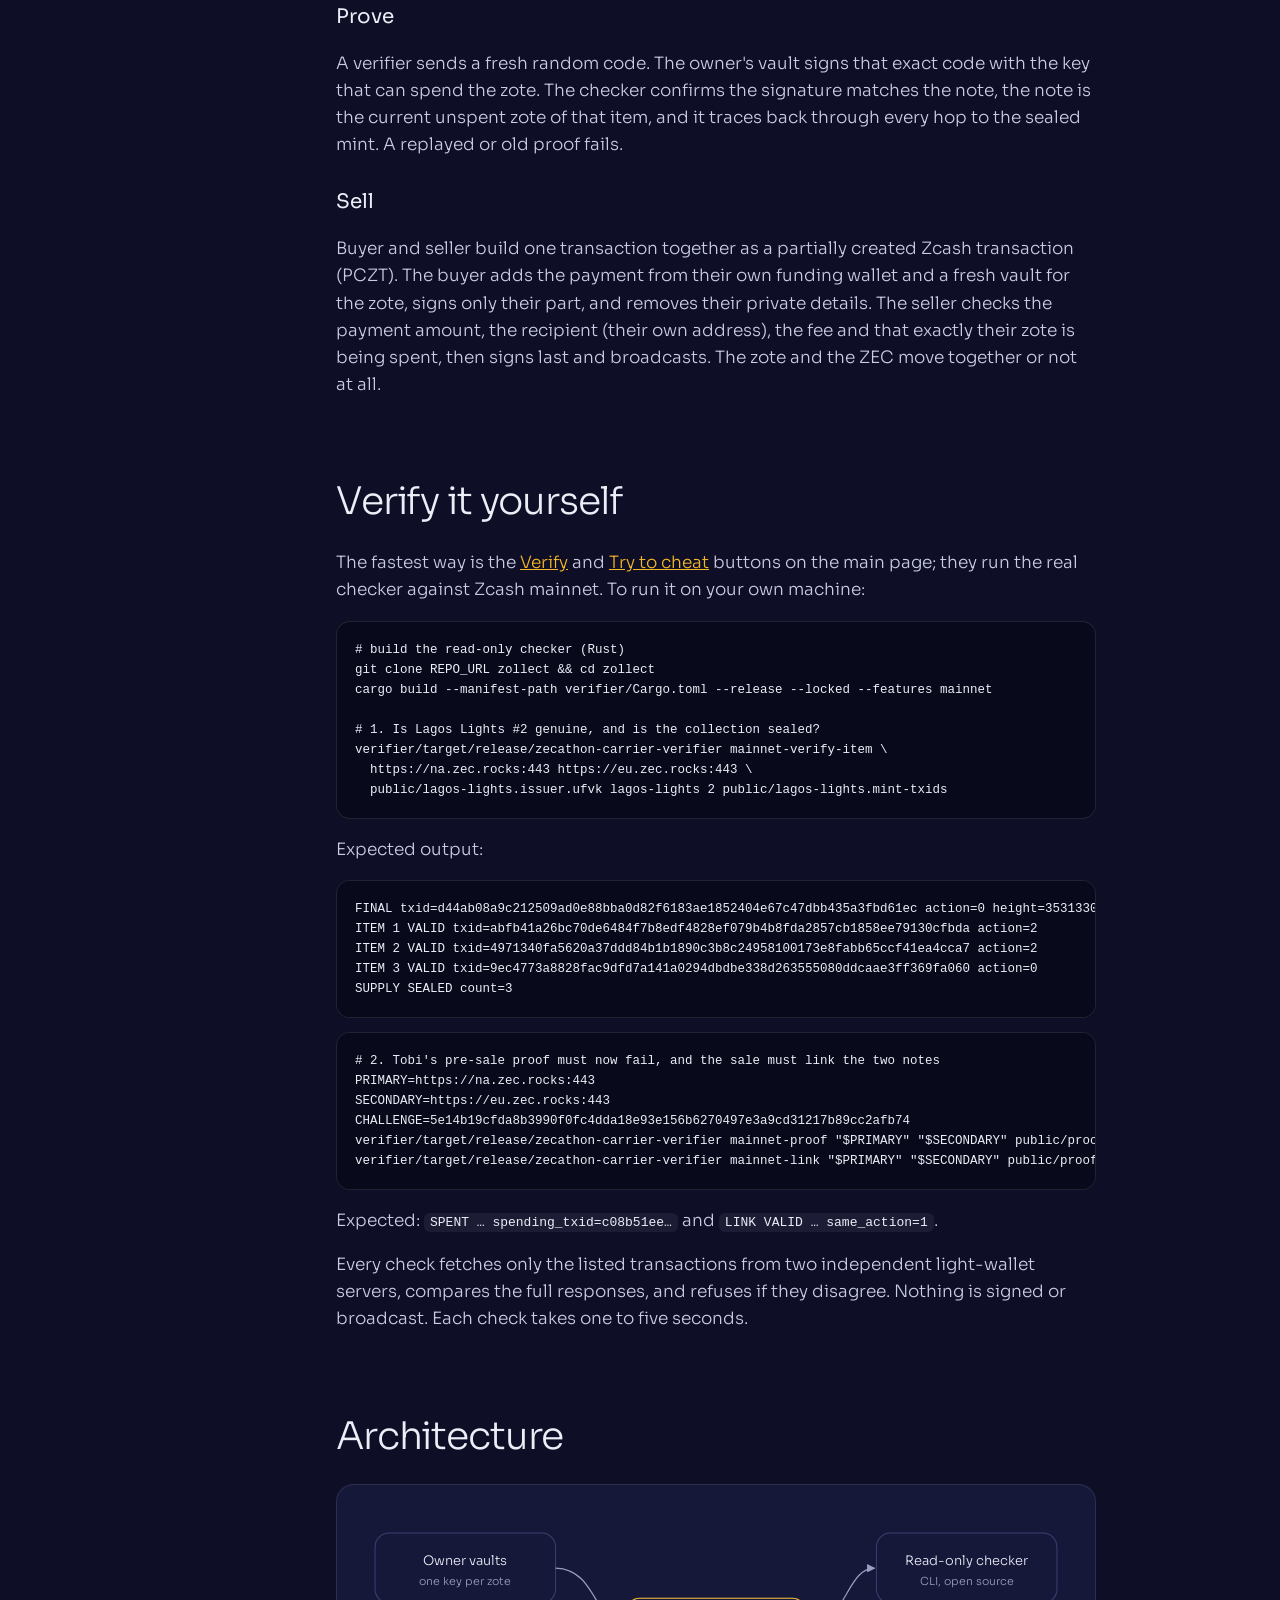
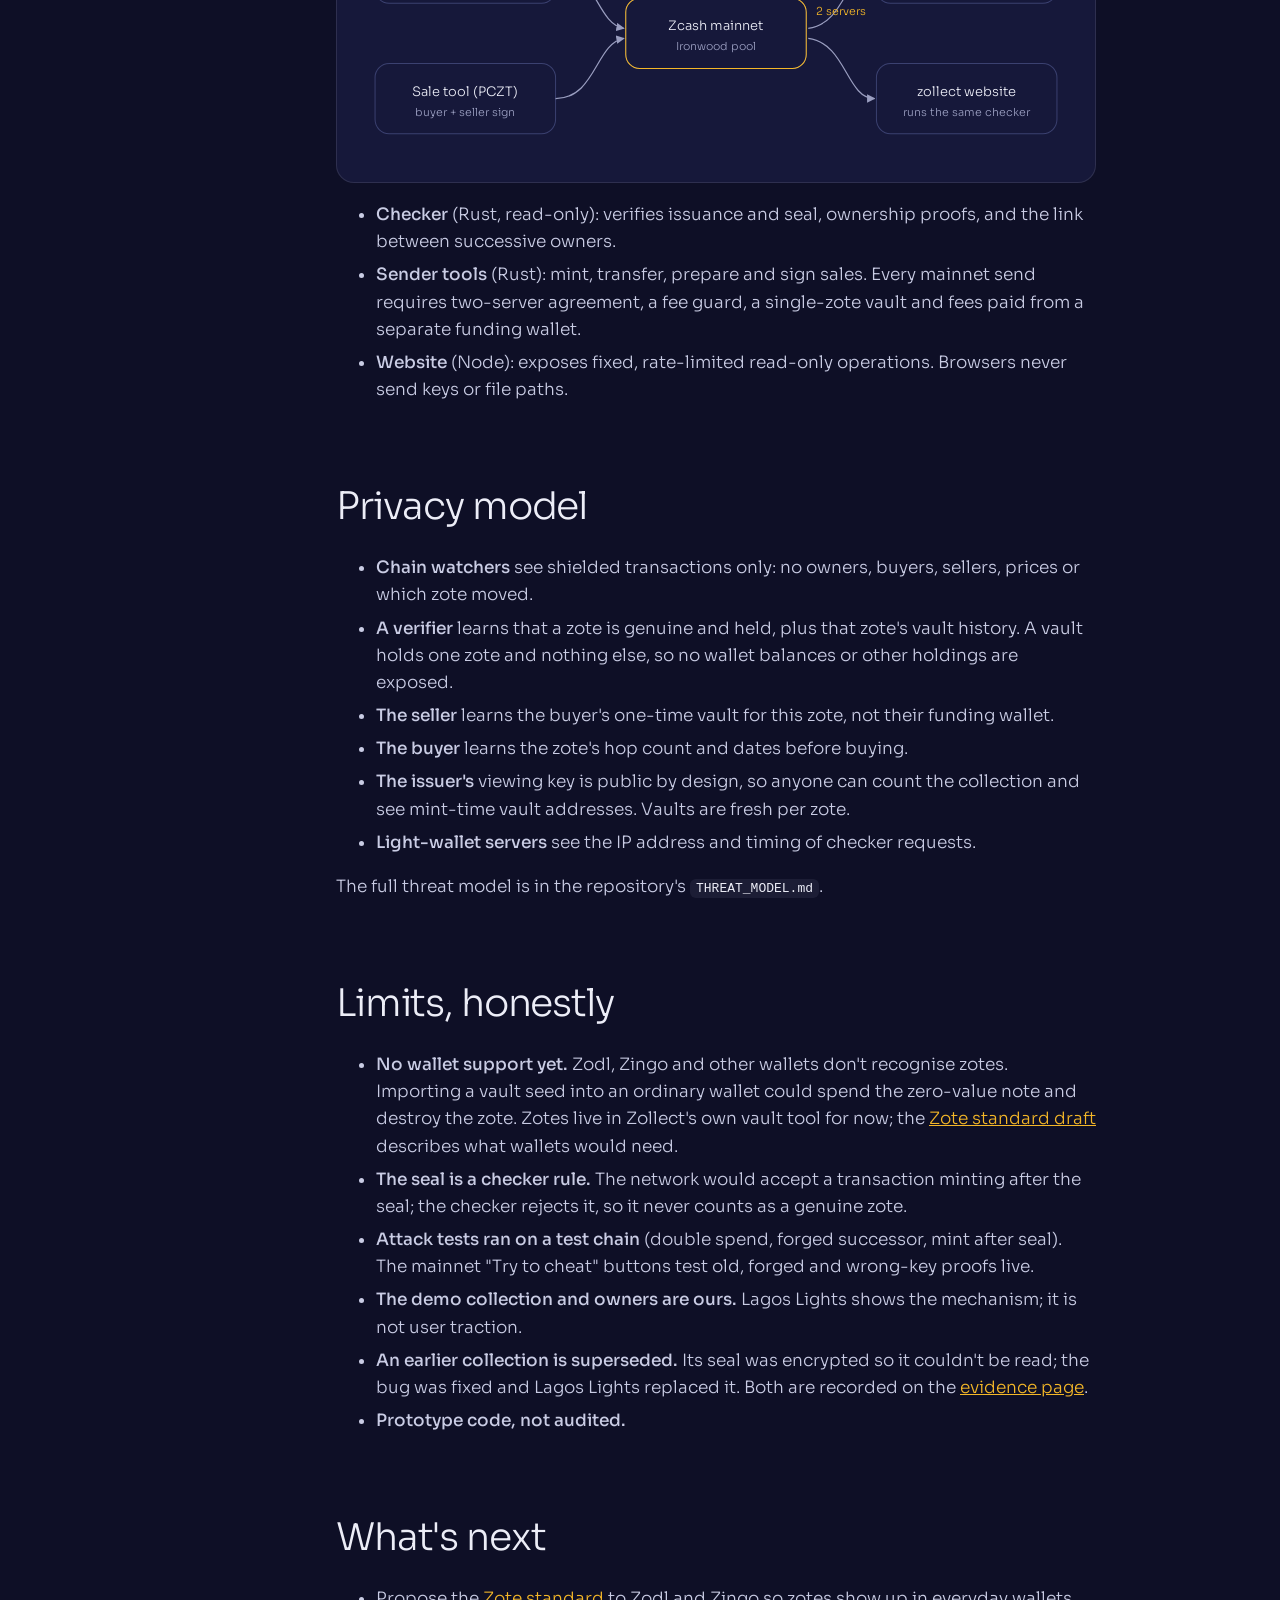
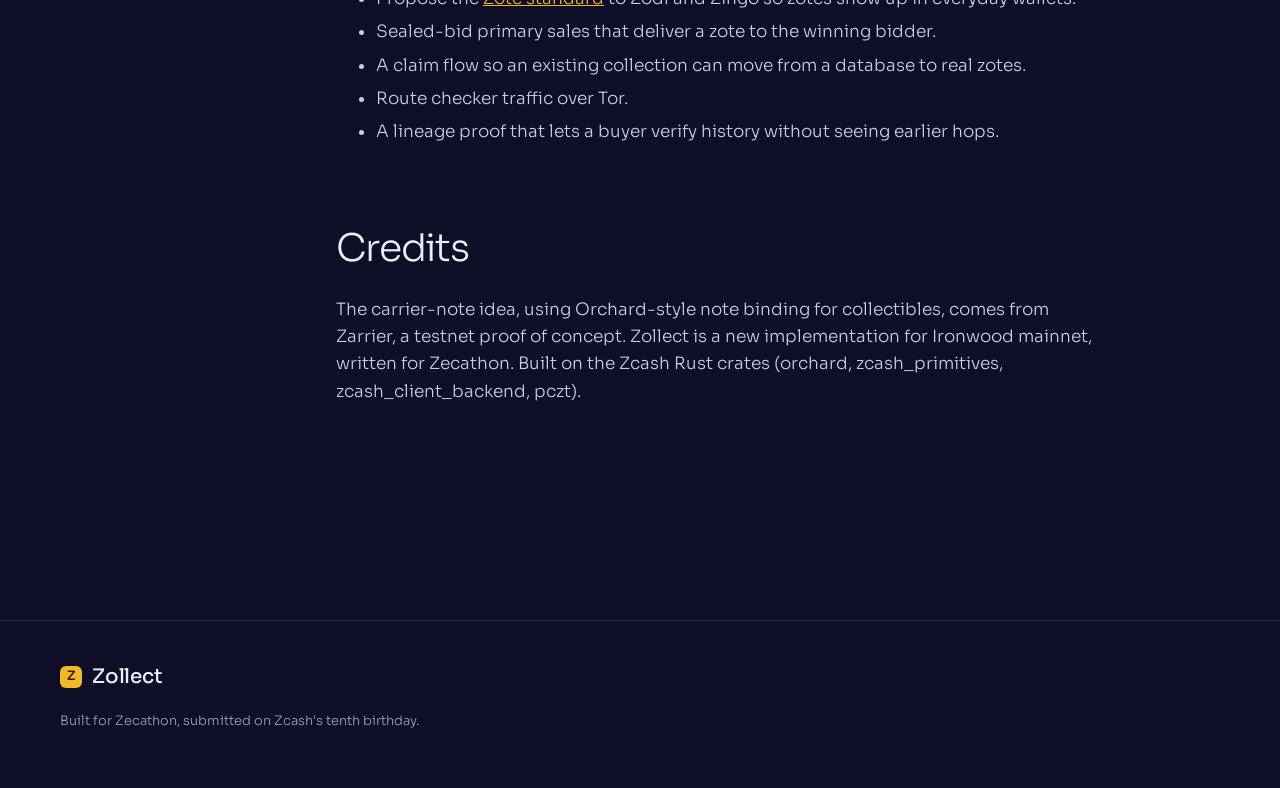
==== commit 8358aa7d: "docs: make mainnet verification commands runnable" ====
--- a/hosted/public/docs.html
+++ b/hosted/public/docs.html
@@ -87,8 +87,11 @@
 ITEM 3 VALID txid=9ec4773a8828fac9dfd7a141a0294dbdbe338d263555080ddcaae3ff369fa060 action=0
 SUPPLY SEALED count=3</code></pre>
 <pre><code># 2. Tobi's pre-sale proof must now fail, and the sale must link the two notes
-zecathon-carrier-verifier mainnet-proof PRIMARY SECONDARY public/proofs/tobi-zote2.json CHALLENGE public/lagos-lights.zote2-chain
-zecathon-carrier-verifier mainnet-link  PRIMARY SECONDARY public/proofs/tobi-zote2.json public/proofs/kemi-zote2.json CHALLENGE public/lagos-lights.zote2-chain</code></pre>
+PRIMARY=https://na.zec.rocks:443
+SECONDARY=https://eu.zec.rocks:443
+CHALLENGE=5e14b19cfda8b3990f0fc4dda18e93e156b6270497e3a9cd31217b89cc2afb74
+verifier/target/release/zecathon-carrier-verifier mainnet-proof "$PRIMARY" "$SECONDARY" public/proofs/tobi-zote2.json "$CHALLENGE" public/lagos-lights.zote2-chain
+verifier/target/release/zecathon-carrier-verifier mainnet-link "$PRIMARY" "$SECONDARY" public/proofs/tobi-zote2.json public/proofs/kemi-zote2.json "$CHALLENGE" public/lagos-lights.zote2-chain</code></pre>
       <p>Expected: <code>SPENT … spending_txid=c08b51ee…</code> and <code>LINK VALID … same_action=1</code>.</p>
       <p>Every check fetches only the listed transactions from two independent light-wallet servers, compares the full responses, and refuses if they disagree. Nothing is signed or broadcast. Each check takes one to five seconds.</p>
     </section>
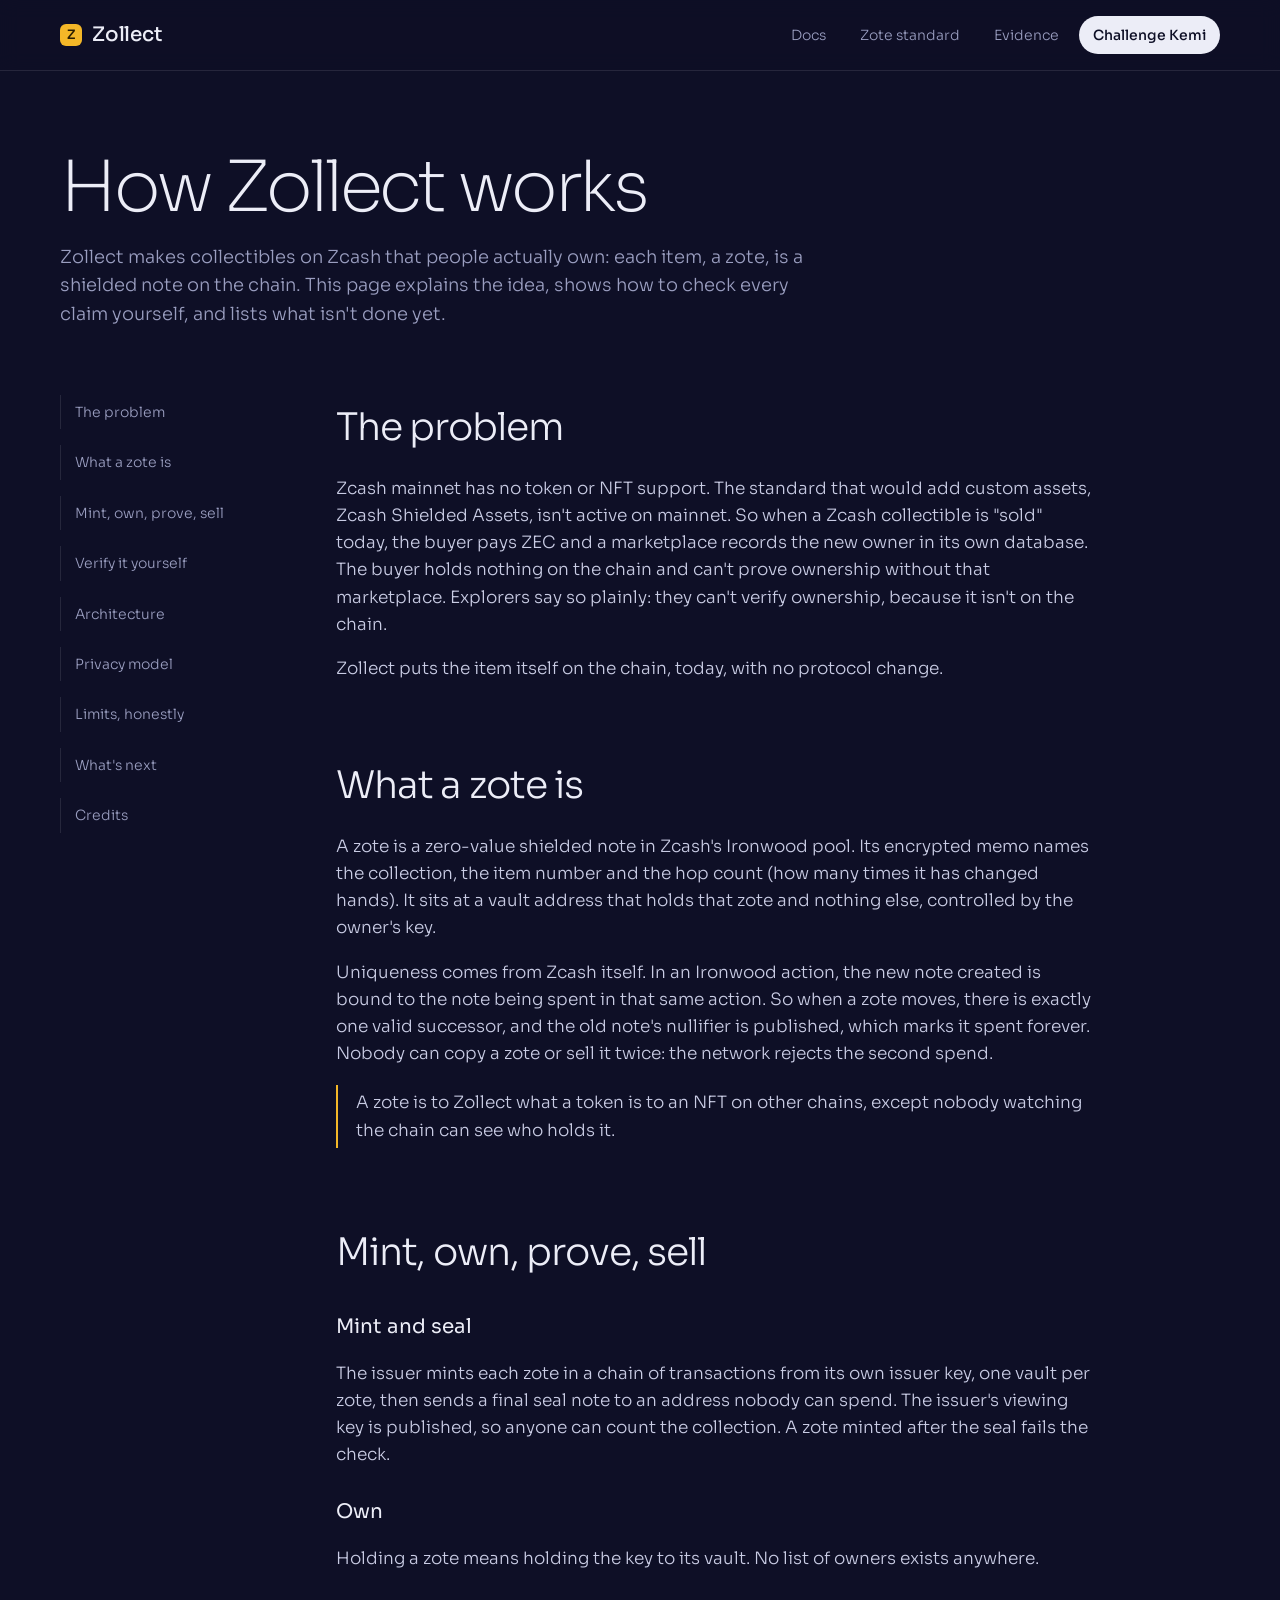
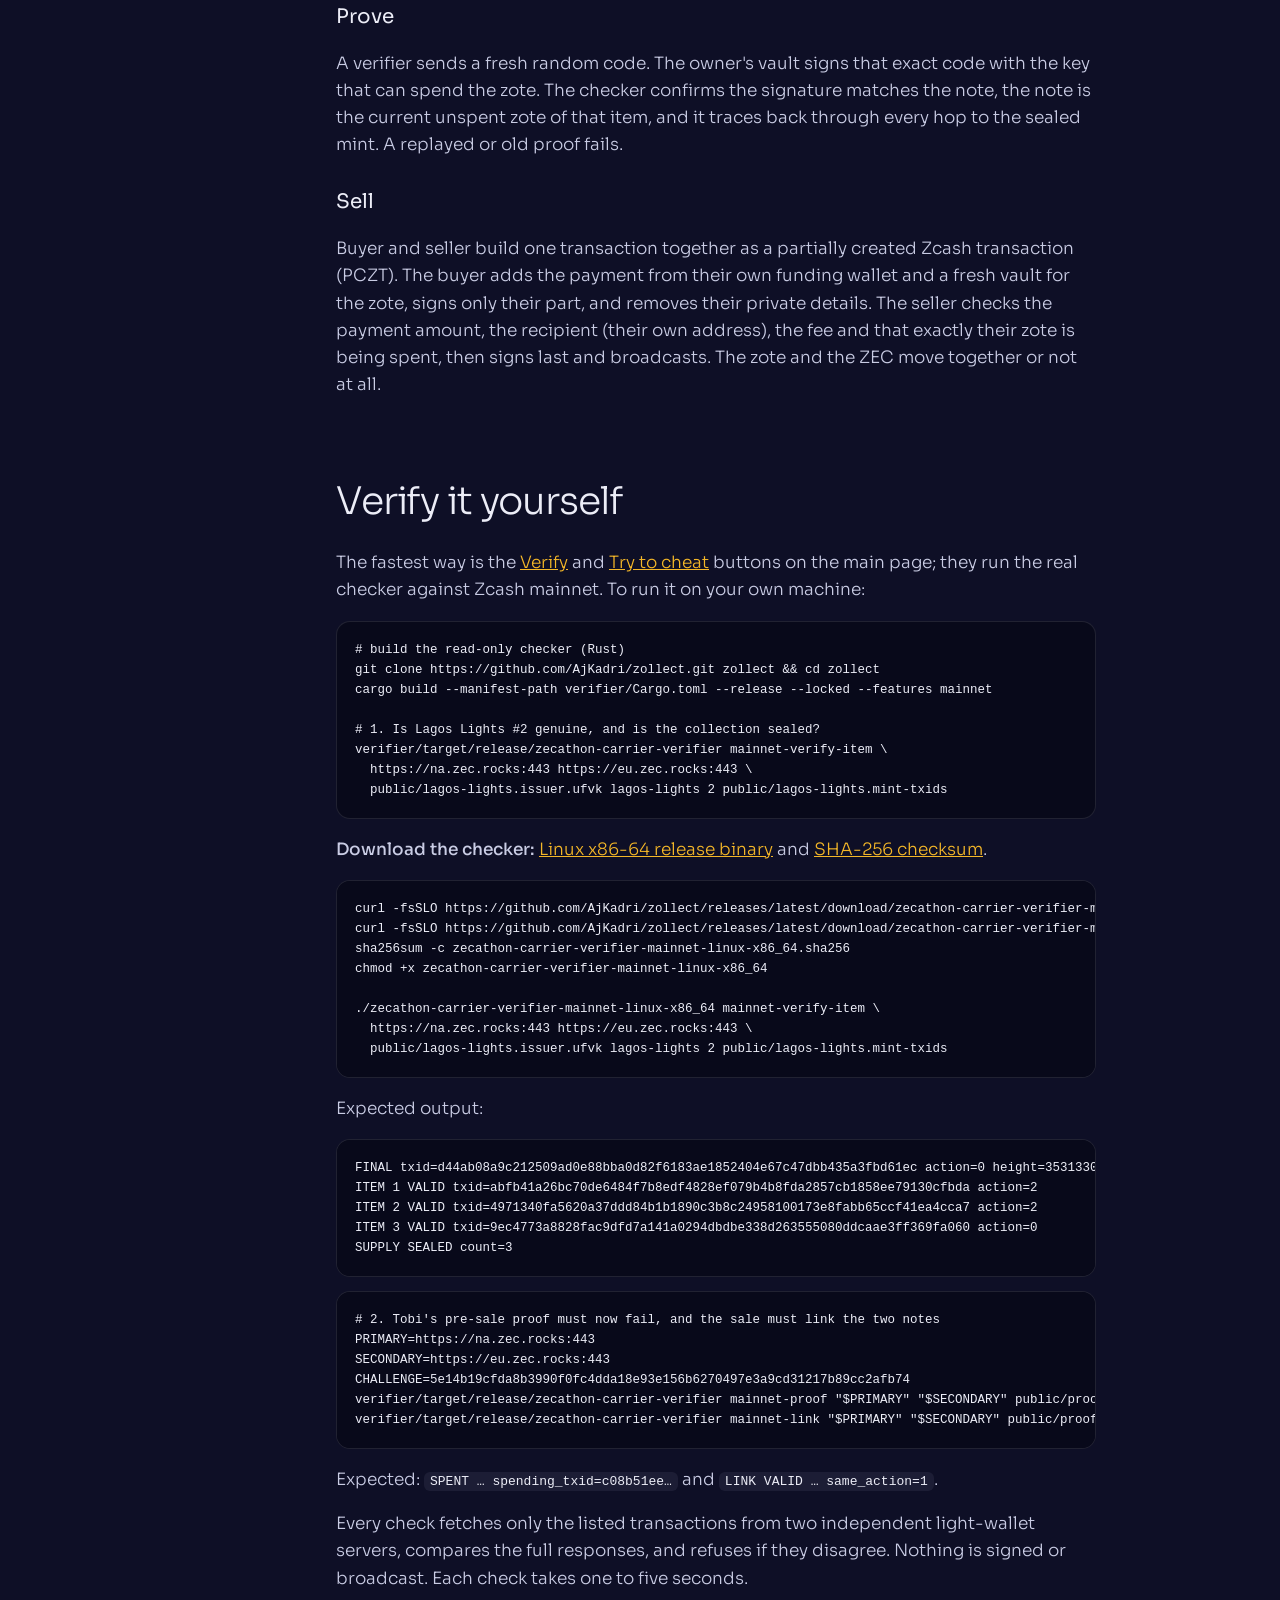
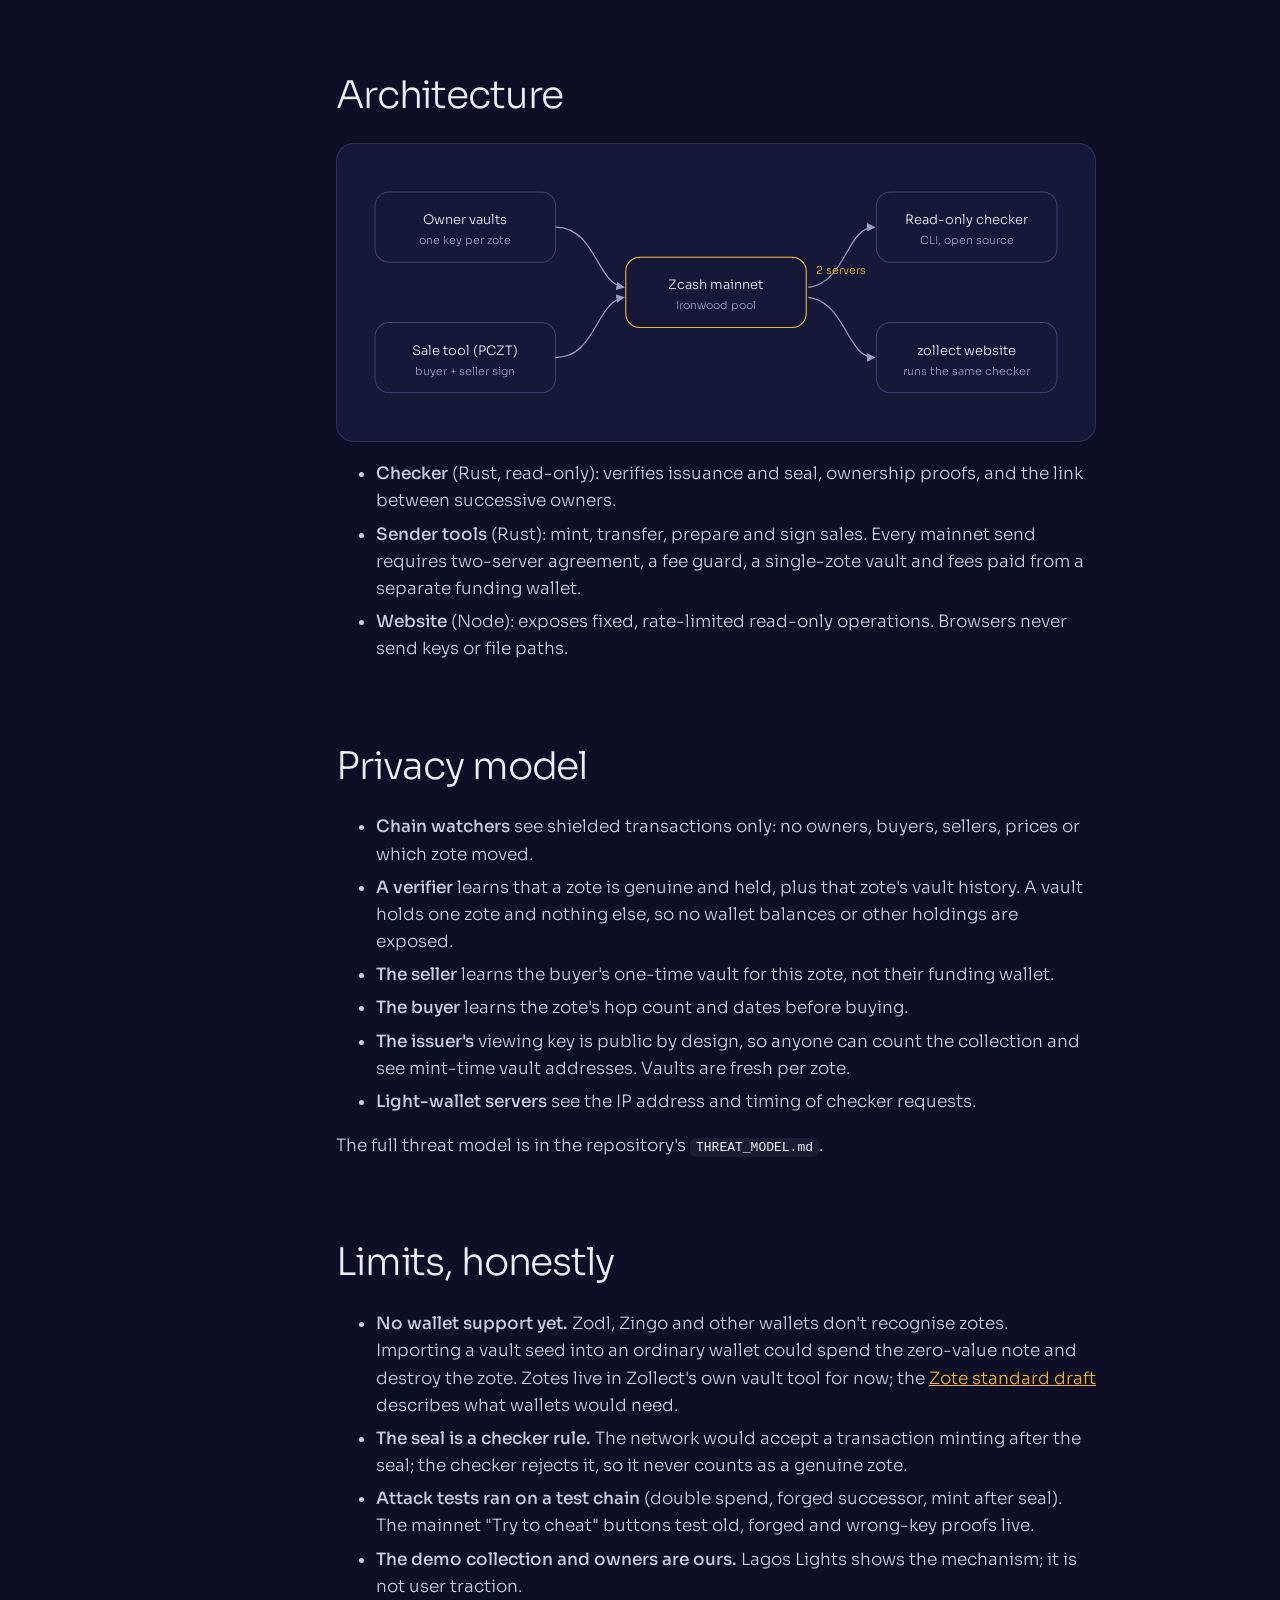
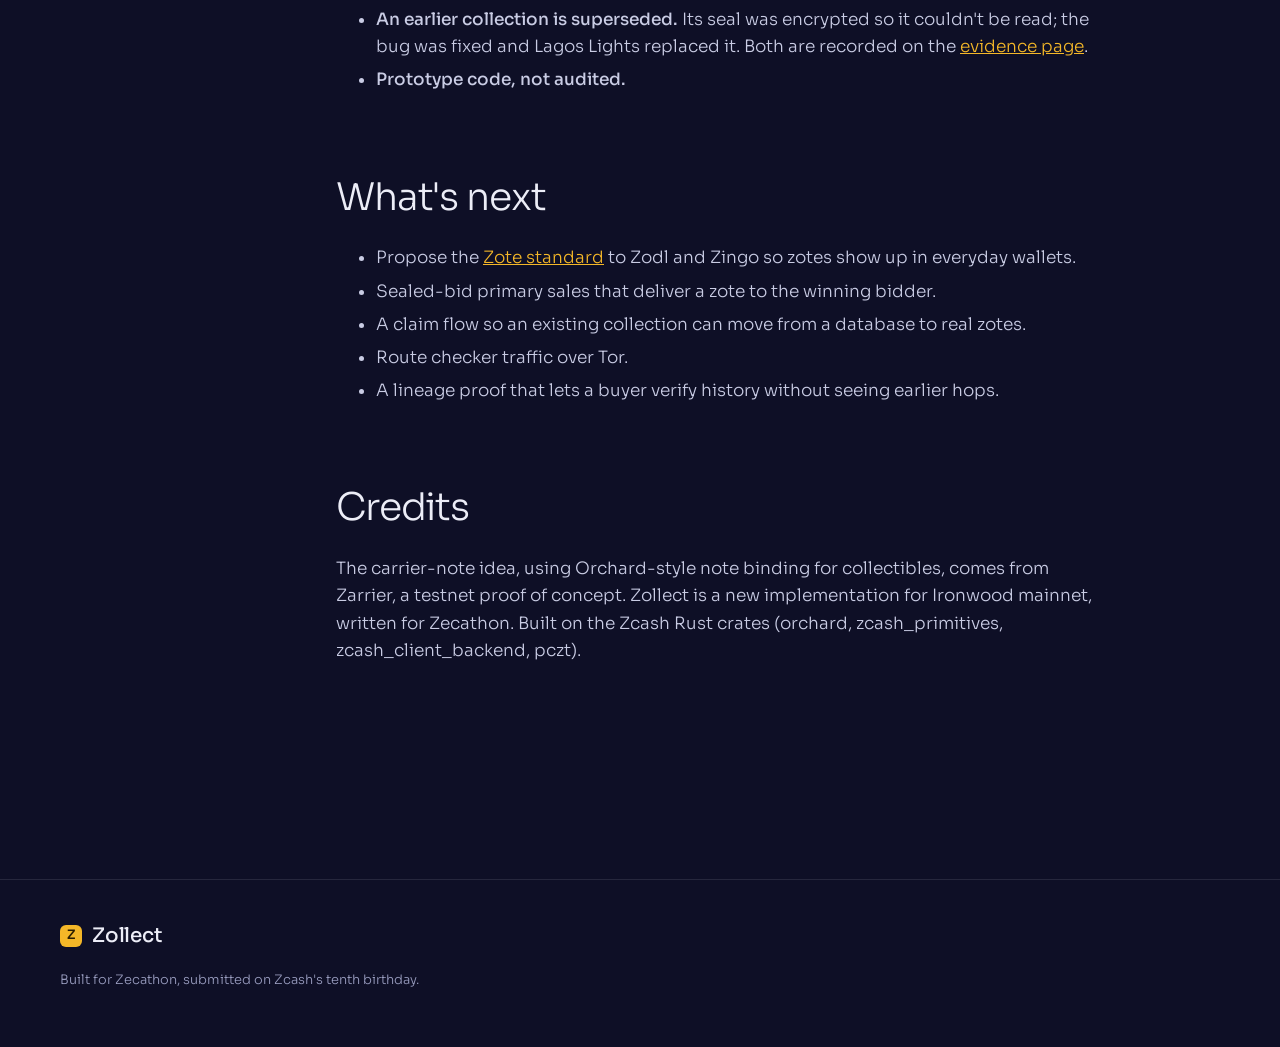
==== commit b8333fad: "docs: add checker download and hero image" ====
--- a/hosted/public/docs.html
+++ b/hosted/public/docs.html
@@ -73,11 +73,20 @@
       <h2>Verify it yourself</h2>
       <p>The fastest way is the <a href="index.html#collection">Verify</a> and <a href="index.html#cheat">Try to cheat</a> buttons on the main page; they run the real checker against Zcash mainnet. To run it on your own machine:</p>
 <pre><code># build the read-only checker (Rust)
-git clone REPO_URL zollect && cd zollect
+git clone https://github.com/AjKadri/zollect.git zollect && cd zollect
 cargo build --manifest-path verifier/Cargo.toml --release --locked --features mainnet
 
 # 1. Is Lagos Lights #2 genuine, and is the collection sealed?
 verifier/target/release/zecathon-carrier-verifier mainnet-verify-item \
+  https://na.zec.rocks:443 https://eu.zec.rocks:443 \
+  public/lagos-lights.issuer.ufvk lagos-lights 2 public/lagos-lights.mint-txids</code></pre>
+      <p><strong>Download the checker:</strong> <a href="https://github.com/AjKadri/zollect/releases/latest/download/zecathon-carrier-verifier-mainnet-linux-x86_64">Linux x86-64 release binary</a> and <a href="https://github.com/AjKadri/zollect/releases/latest/download/zecathon-carrier-verifier-mainnet-linux-x86_64.sha256">SHA-256 checksum</a>.</p>
+<pre><code>curl -fsSLO https://github.com/AjKadri/zollect/releases/latest/download/zecathon-carrier-verifier-mainnet-linux-x86_64
+curl -fsSLO https://github.com/AjKadri/zollect/releases/latest/download/zecathon-carrier-verifier-mainnet-linux-x86_64.sha256
+sha256sum -c zecathon-carrier-verifier-mainnet-linux-x86_64.sha256
+chmod +x zecathon-carrier-verifier-mainnet-linux-x86_64
+
+./zecathon-carrier-verifier-mainnet-linux-x86_64 mainnet-verify-item \
   https://na.zec.rocks:443 https://eu.zec.rocks:443 \
   public/lagos-lights.issuer.ufvk lagos-lights 2 public/lagos-lights.mint-txids</code></pre>
       <p>Expected output:</p>
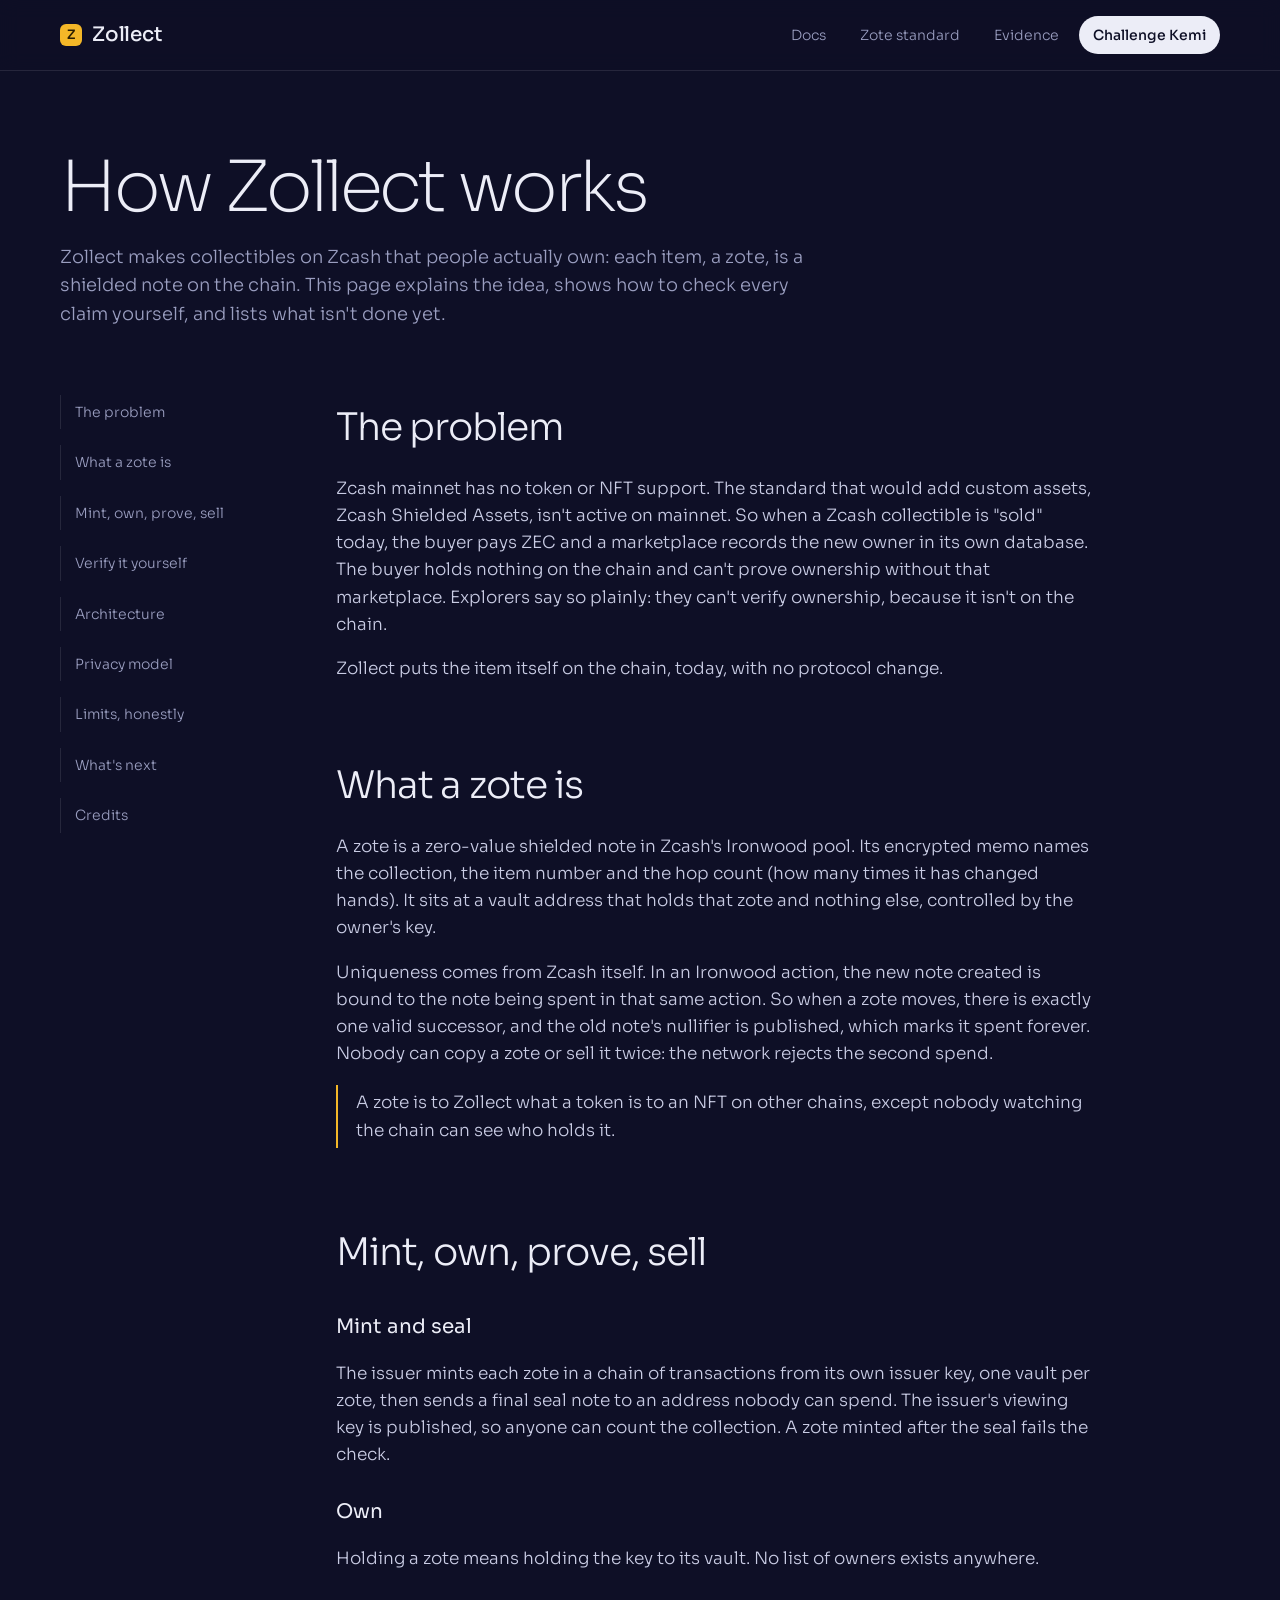
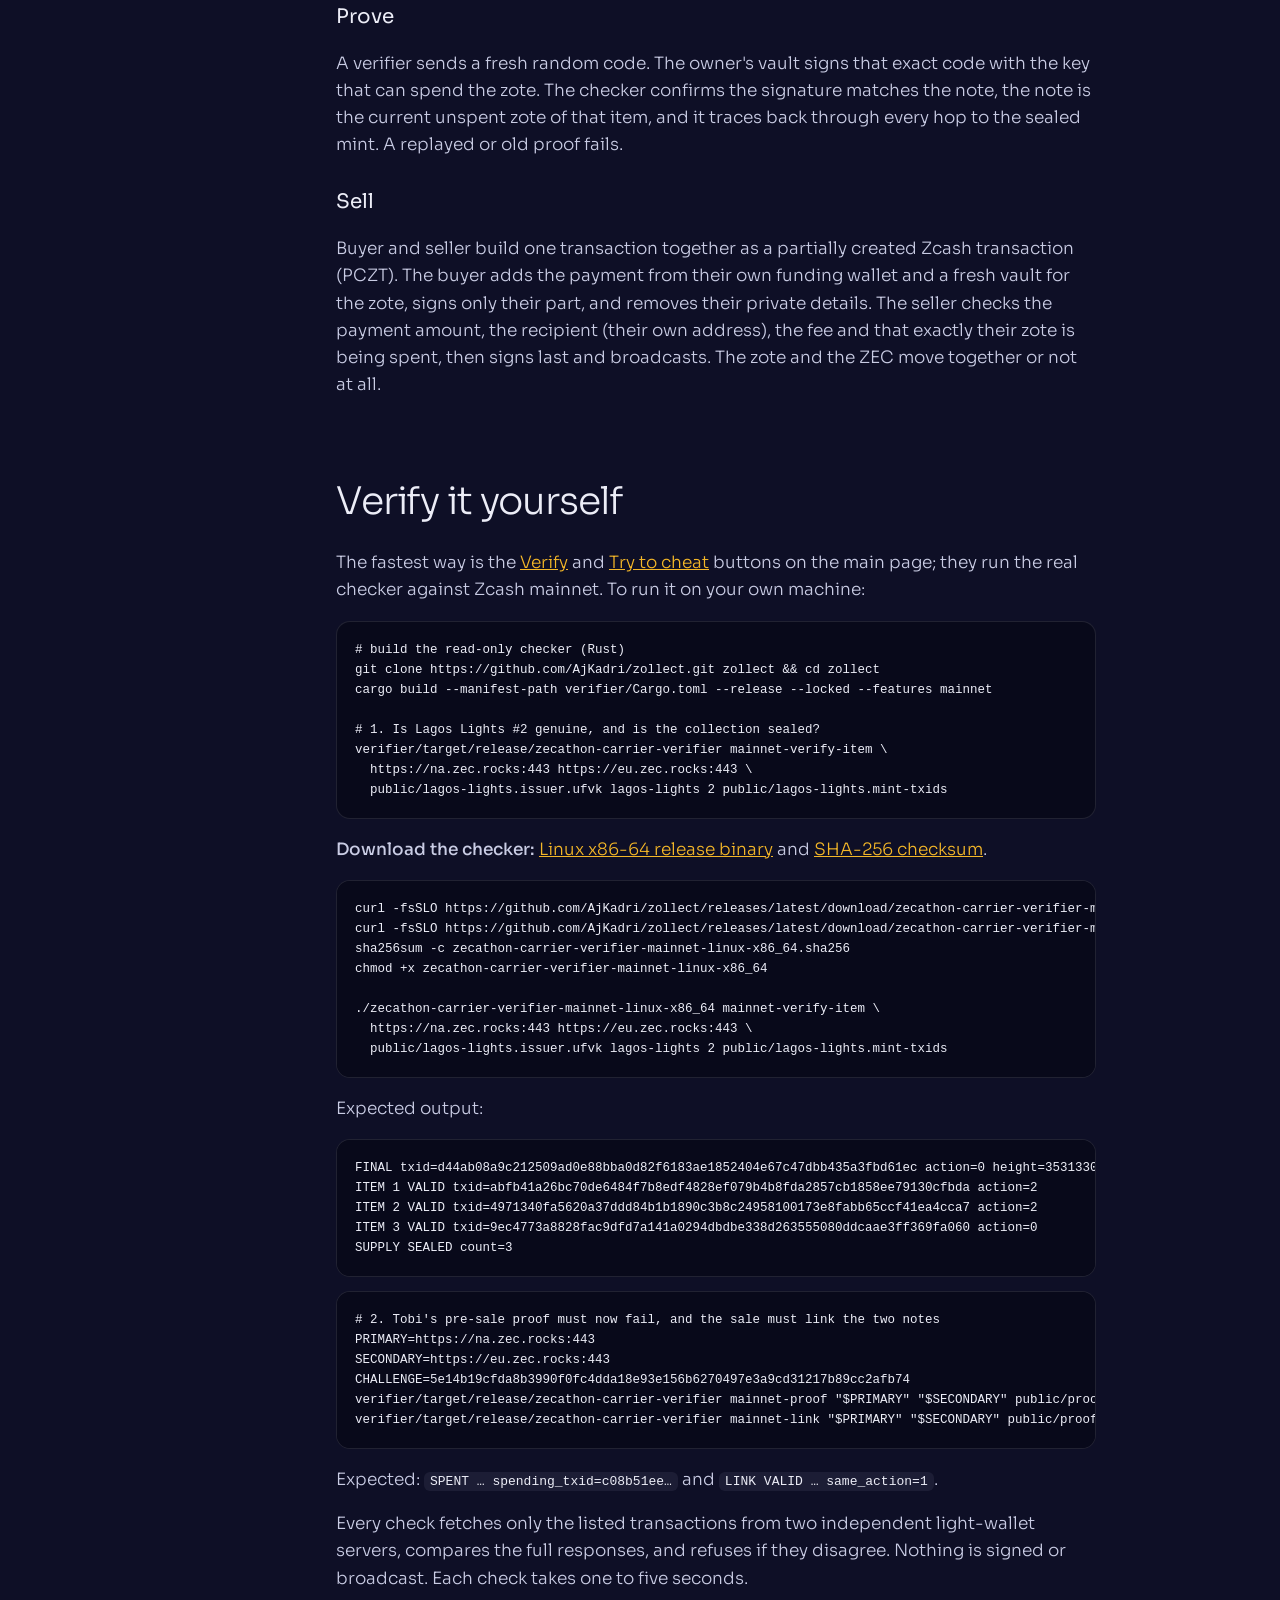
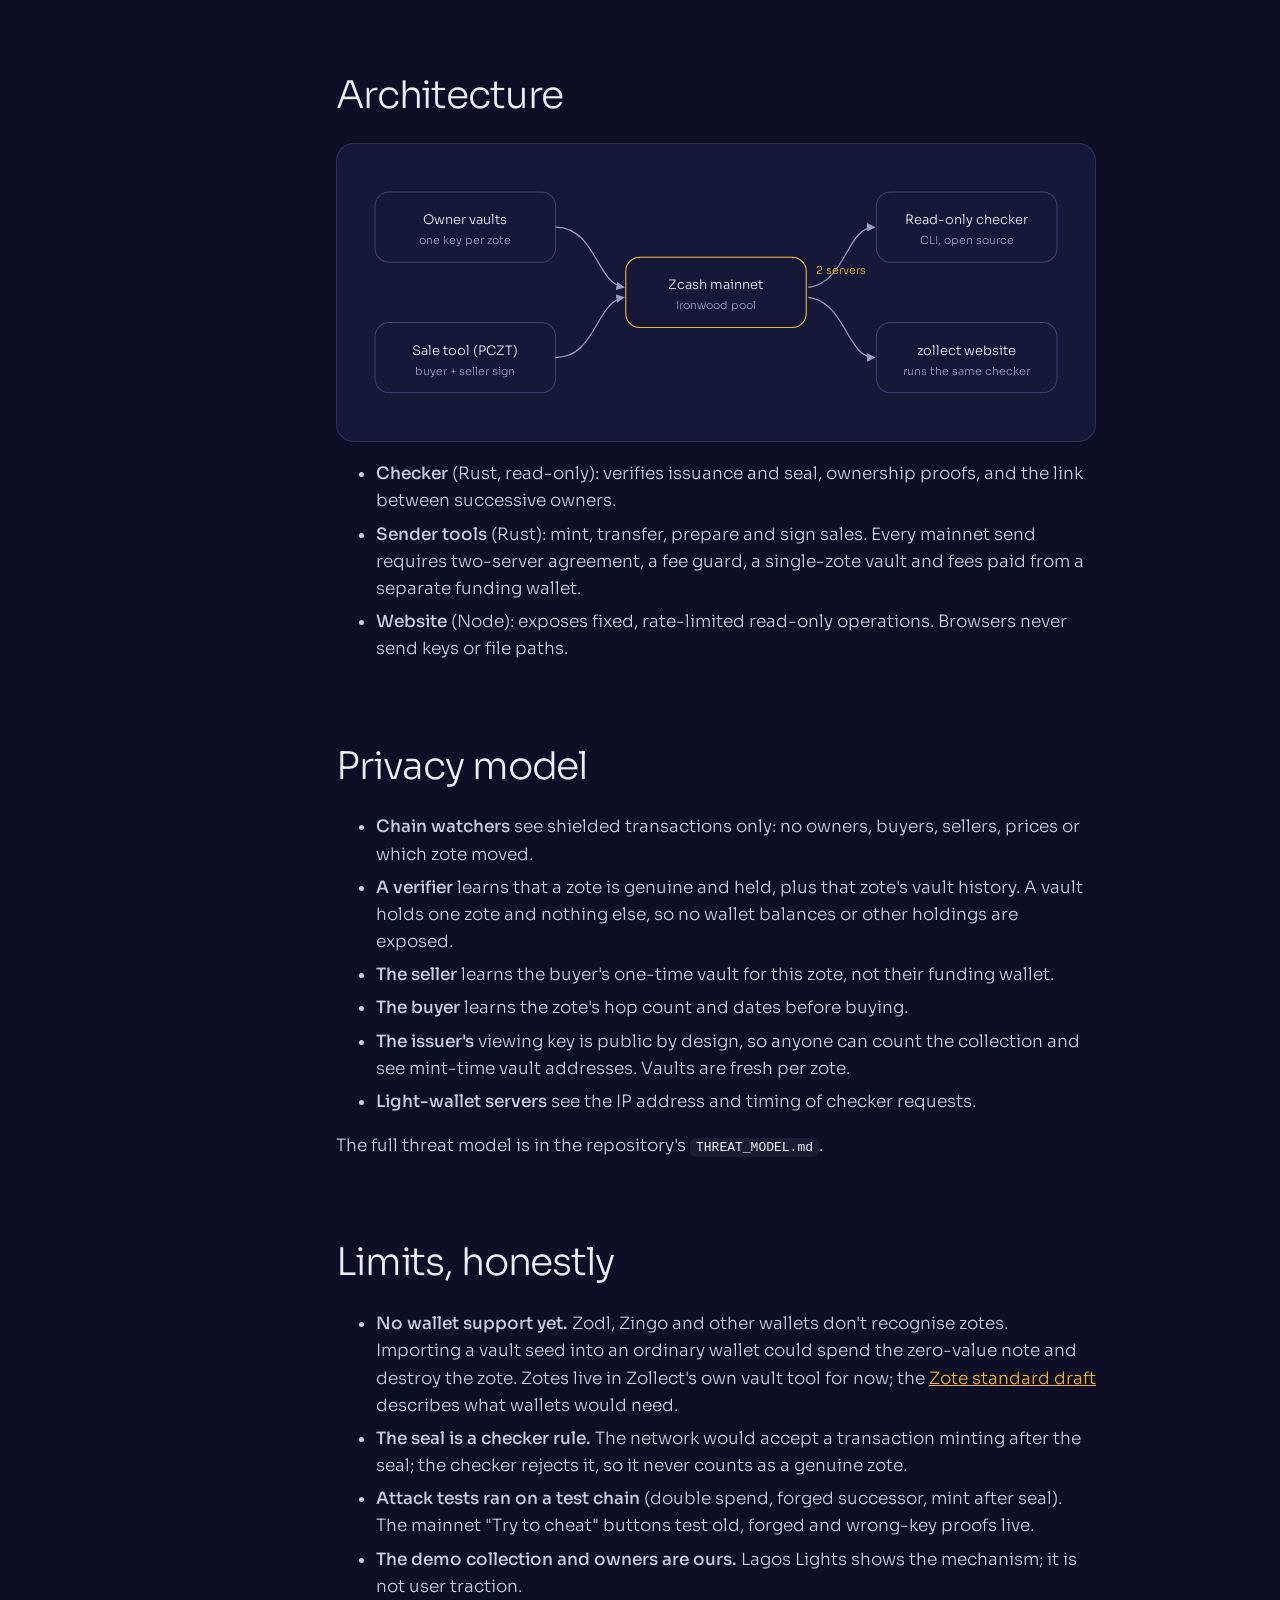
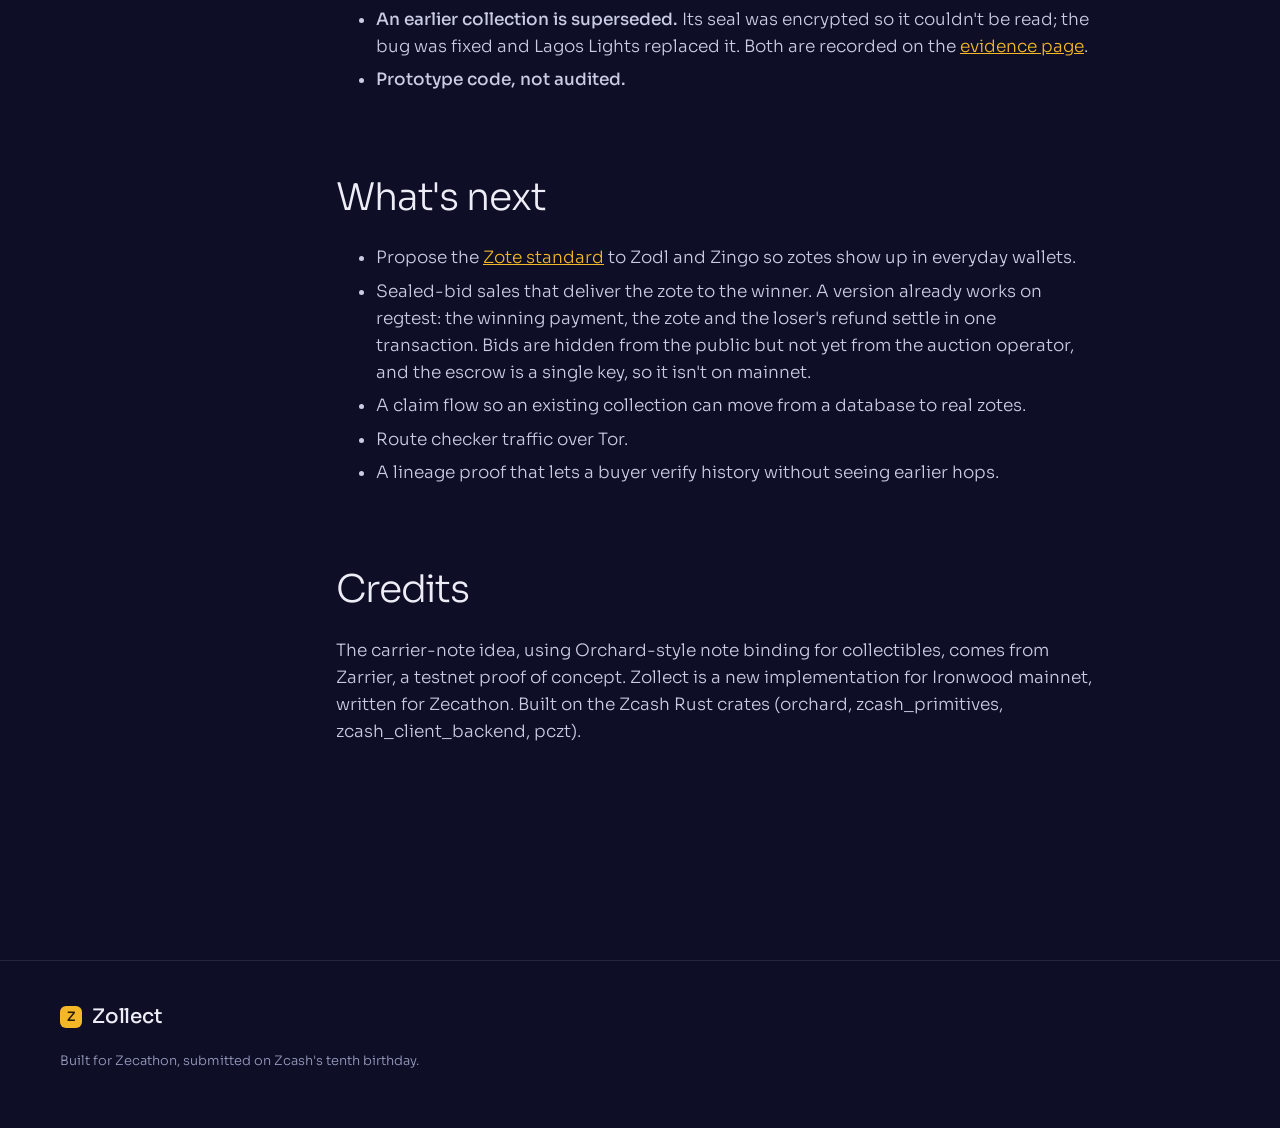
==== commit 251141a5: "docs: clarify checker and hosted pages" ====
--- a/hosted/public/docs.html
+++ b/hosted/public/docs.html
@@ -175,7 +175,7 @@
       <h2>What's next</h2>
       <ul>
         <li>Propose the <a href="standard.html">Zote standard</a> to Zodl and Zingo so zotes show up in everyday wallets.</li>
-        <li>Sealed-bid primary sales that deliver a zote to the winning bidder.</li>
+        <li>Sealed-bid sales that deliver the zote to the winner. A version already works on regtest: the winning payment, the zote and the loser's refund settle in one transaction. Bids are hidden from the public but not yet from the auction operator, and the escrow is a single key, so it isn't on mainnet.</li>
         <li>A claim flow so an existing collection can move from a database to real zotes.</li>
         <li>Route checker traffic over Tor.</li>
         <li>A lineage proof that lets a buyer verify history without seeing earlier hops.</li>
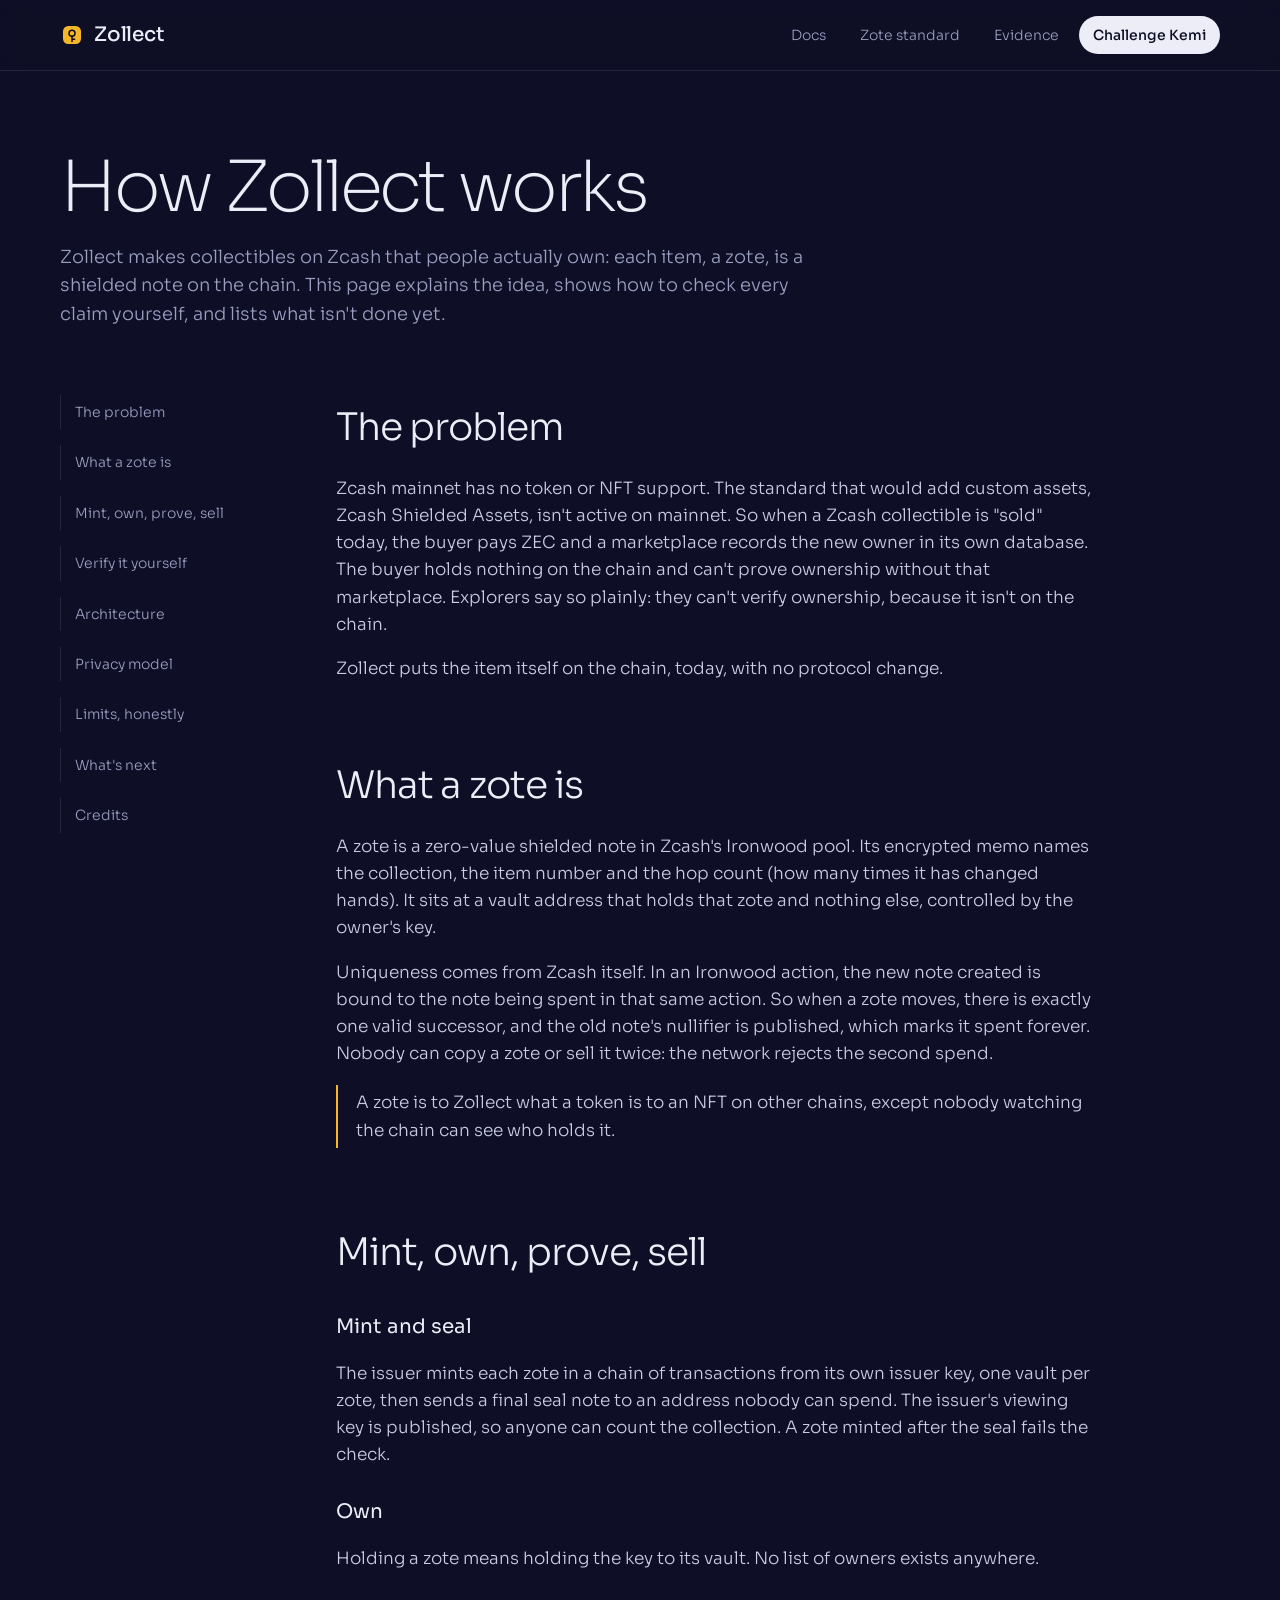
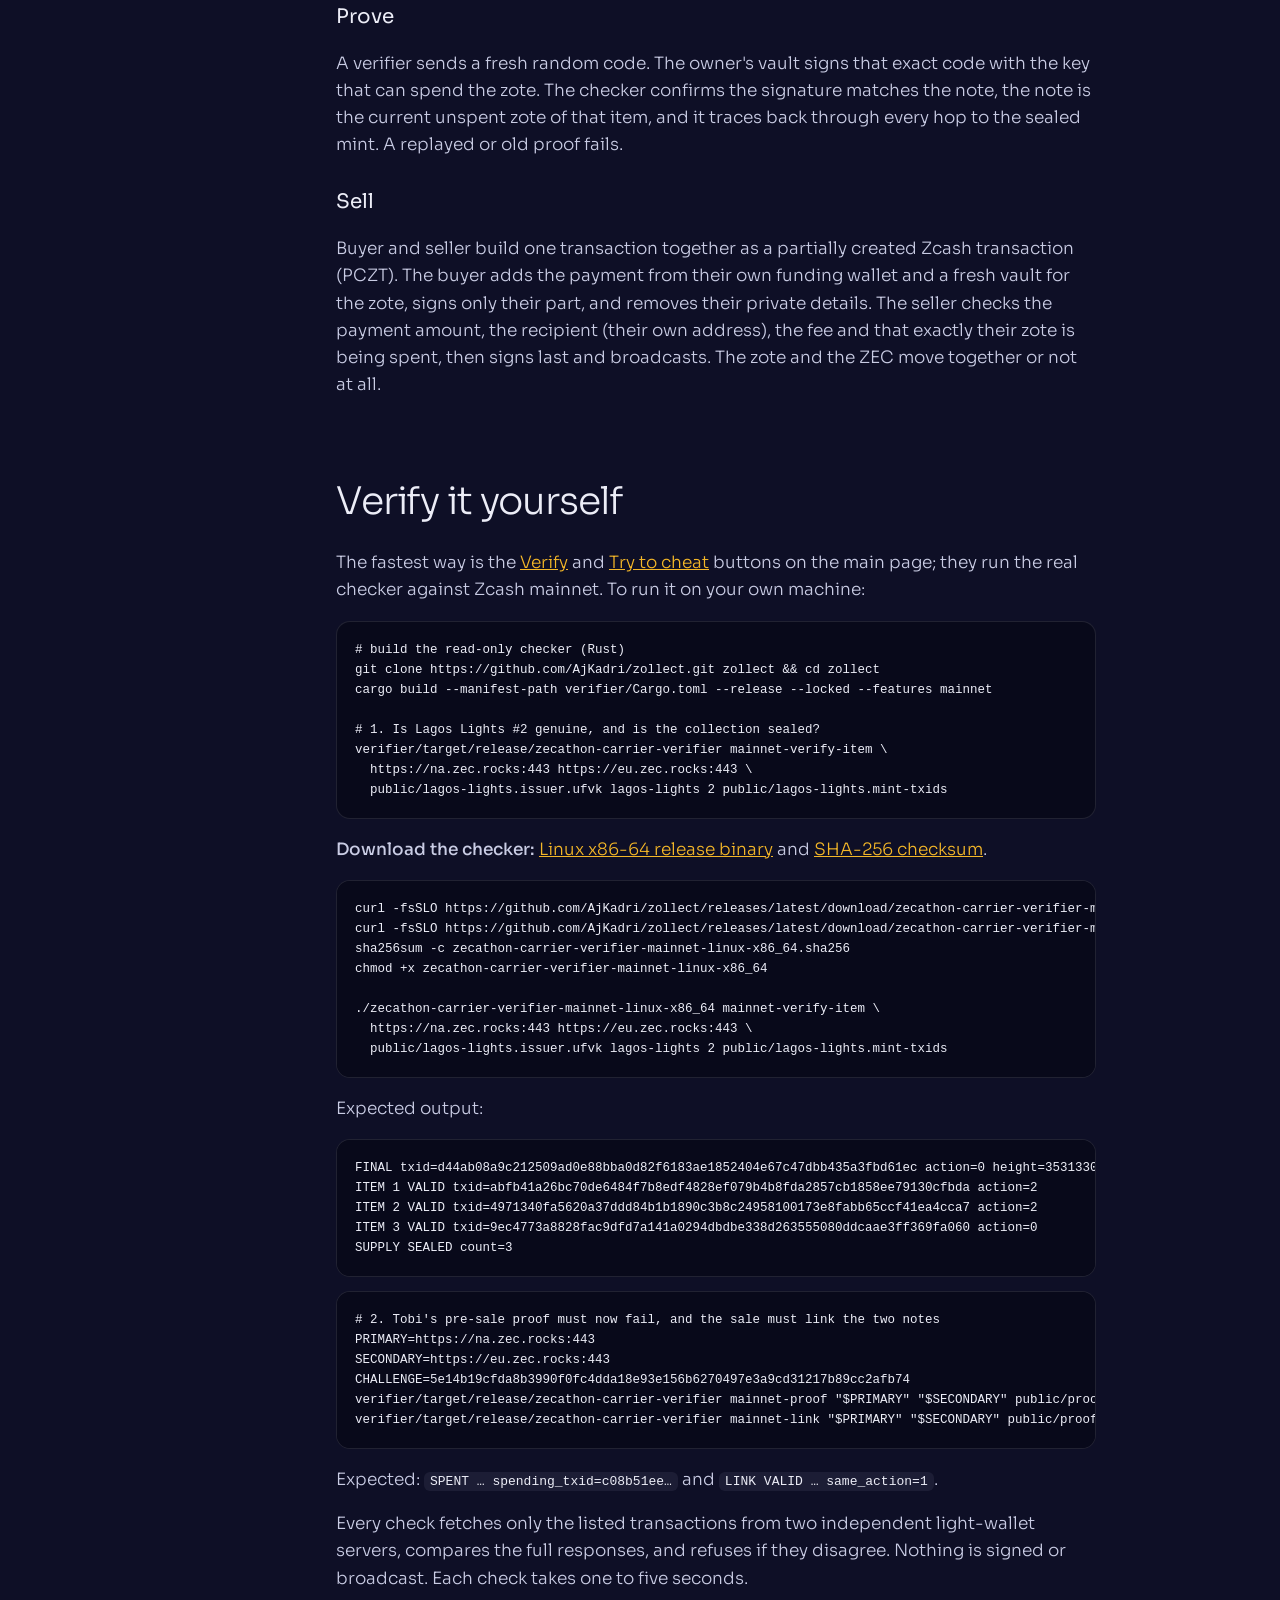
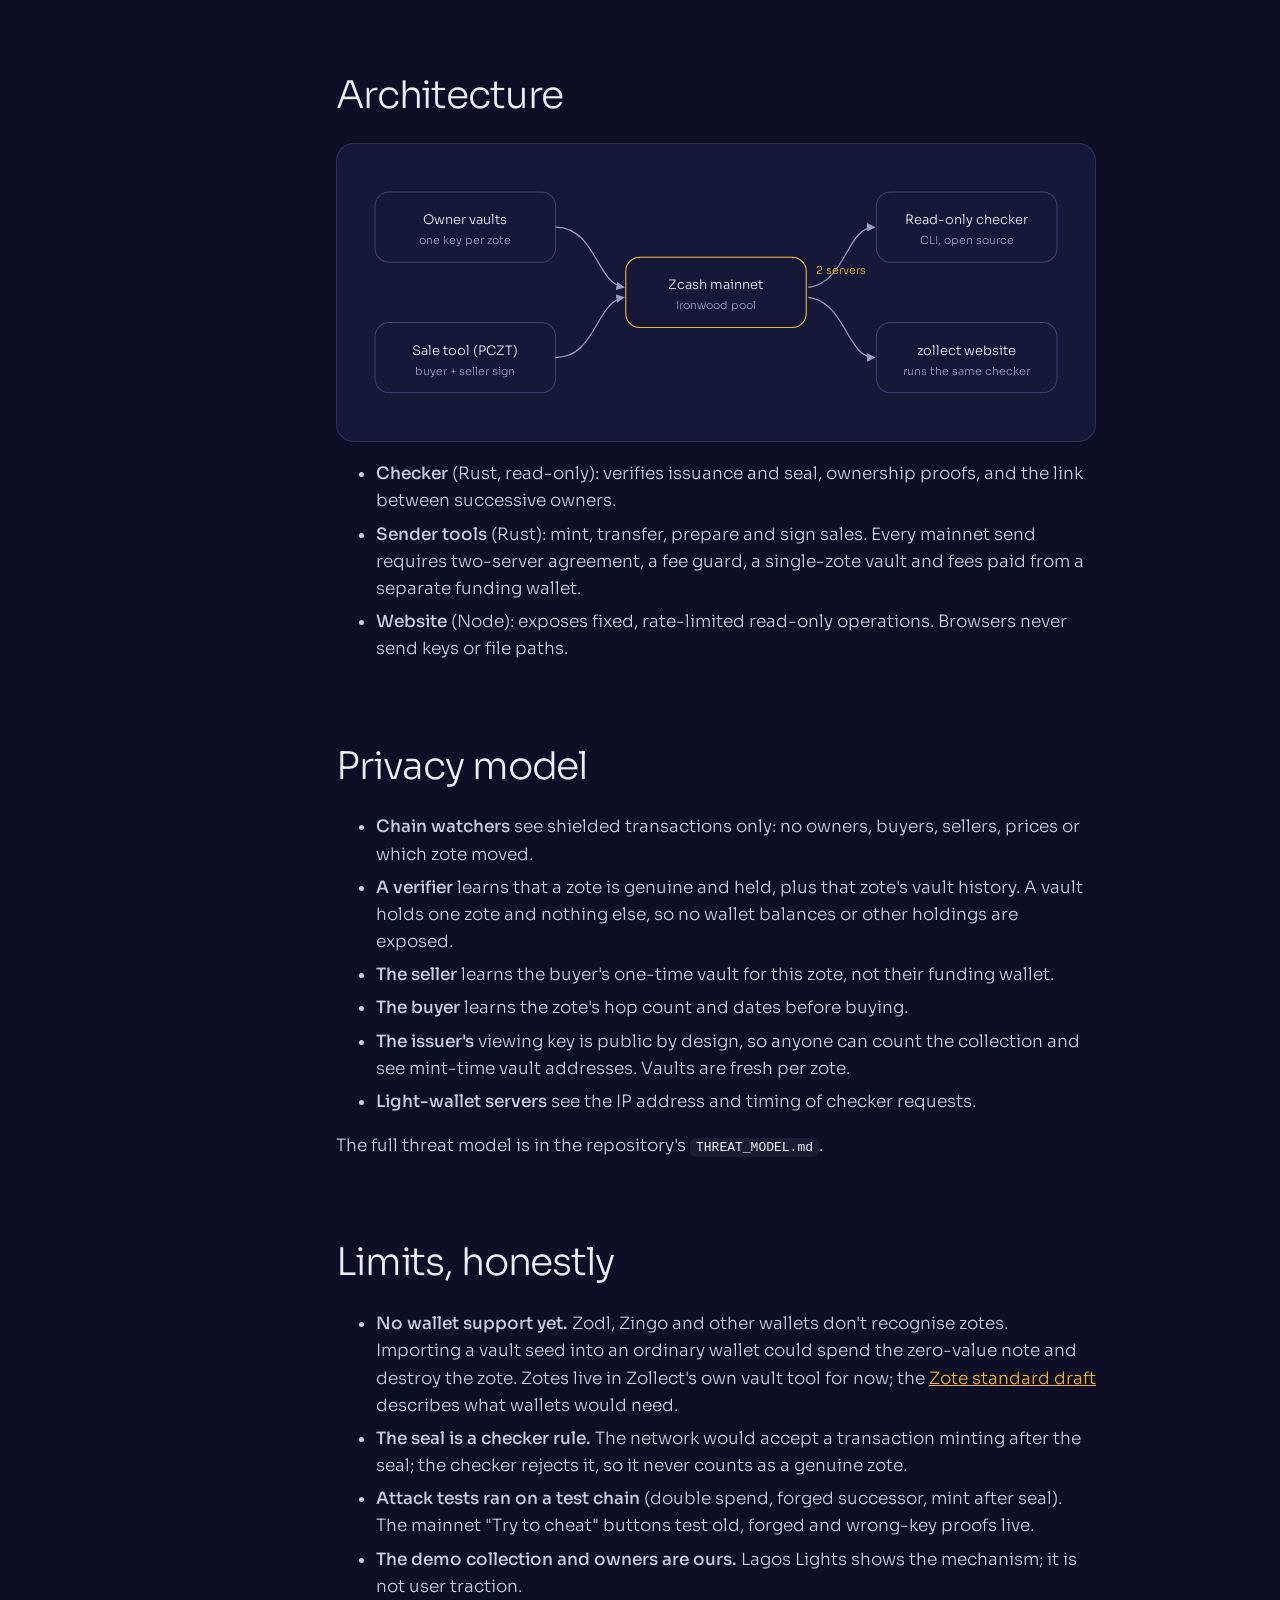
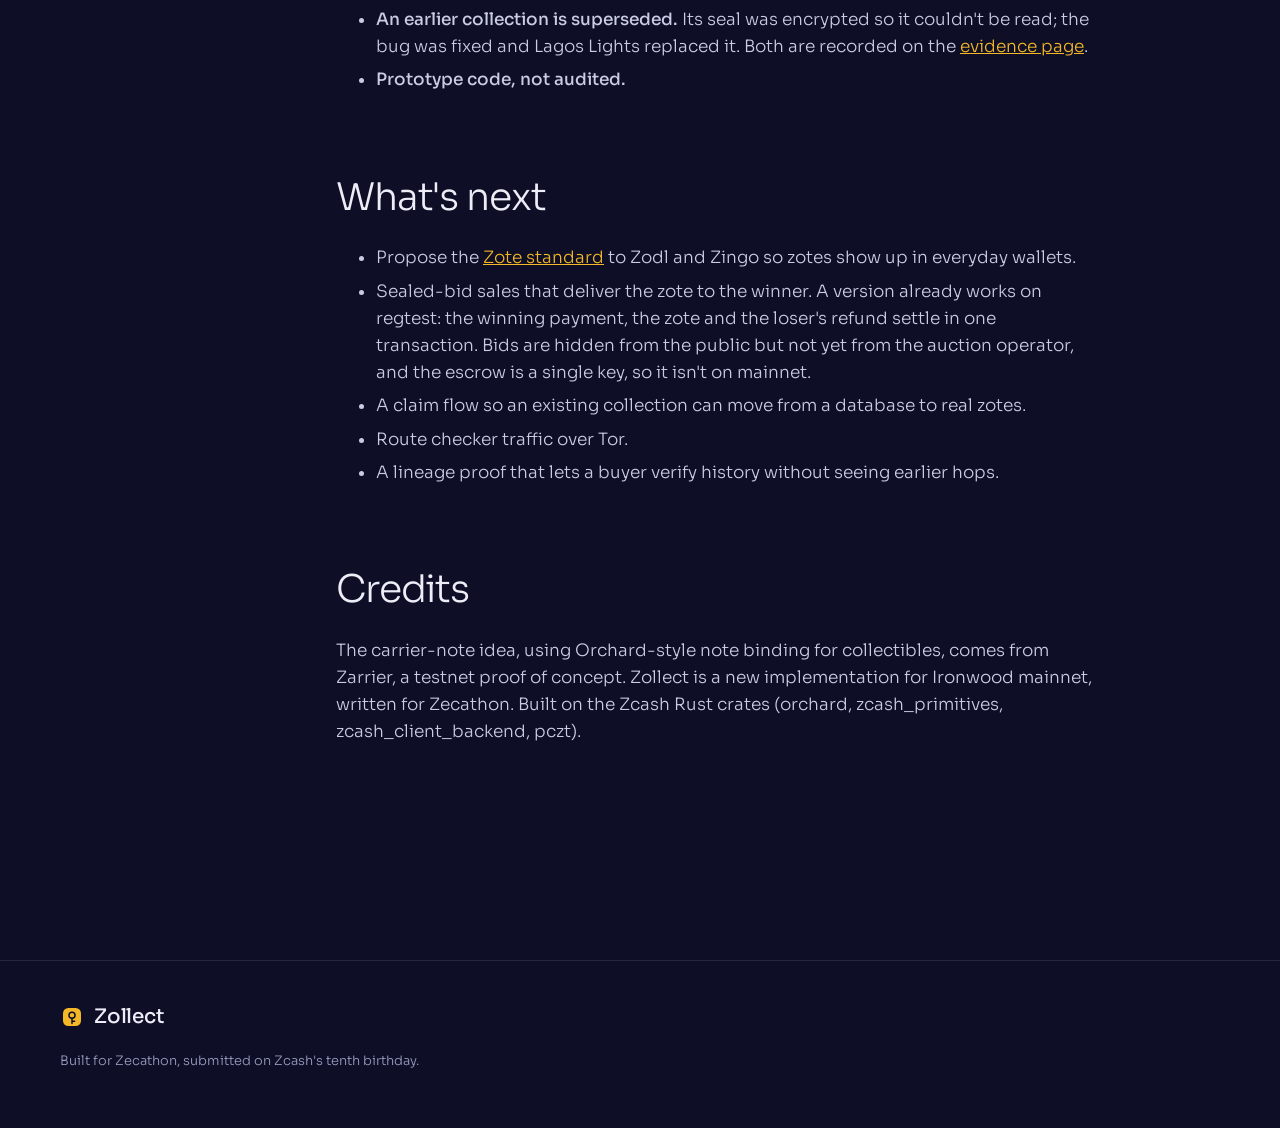
==== commit bfe97c4a: "feat: replace site mark with key tile" ====
--- a/hosted/public/docs.html
+++ b/hosted/public/docs.html
@@ -5,6 +5,7 @@
 <meta name="viewport" content="width=device-width, initial-scale=1">
 <title>Zollect docs</title>
 <meta name="description" content="How zotes work, how to verify them yourself, and what Zollect does and doesn't do.">
+<link rel="icon" type="image/svg+xml" href="logo.svg">
 <link rel="preconnect" href="https://fonts.googleapis.com">
 <link rel="preconnect" href="https://fonts.gstatic.com" crossorigin>
 <link href="https://fonts.googleapis.com/css2?family=Sora:wght@200;300;400;500;600&display=swap" rel="stylesheet">
@@ -13,7 +14,7 @@
 <body>
 <header class="doc-top">
   <nav class="nav" aria-label="Main">
-    <a class="brand" href="index.html"><span class="brand-dot" aria-hidden="true"></span>Zollect</a>
+    <a class="brand" href="index.html"><img class="brand-logo" src="logo.svg" alt="" aria-hidden="true">Zollect</a>
     <ul class="nav-links">
       <li><a href="docs.html" aria-current="page">Docs</a></li>
       <li><a href="standard.html">Zote standard</a></li>
@@ -191,7 +192,7 @@
 
 <footer class="foot">
   <div class="foot-inner">
-    <p class="brand"><span class="brand-dot" aria-hidden="true"></span>Zollect</p>
+    <p class="brand"><img class="brand-logo" src="logo.svg" alt="" aria-hidden="true">Zollect</p>
     <p class="credit">Built for Zecathon, submitted on Zcash's tenth birthday.</p>
   </div>
 </footer>
--- a/hosted/public/styles.css
+++ b/hosted/public/styles.css
@@ -53,12 +53,7 @@
 
 .nav { display: flex; align-items: center; justify-content: space-between; gap: 16px; position: relative; z-index: 3; }
 .brand { display: inline-flex; align-items: center; gap: 10px; font-size: 20px; font-weight: 500; text-decoration: none; margin: 0; letter-spacing: -0.01em; }
-.brand-dot {
-  width: 22px; height: 22px; border-radius: 6px; flex: none;
-  background: var(--zec); color: var(--zec-ink);
-  display: grid; place-items: center; font-size: 13px; font-weight: 600;
-}
-.brand-dot::after { content: "Z"; }
+.brand-logo { width: 24px; height: 24px; flex: none; object-fit: contain; }
 .nav-links { list-style: none; margin: 0; padding: 0; display: flex; gap: 6px; align-items: center; }
 .nav-links a { display: block; padding: 8px 14px; border-radius: 999px; text-decoration: none; font-size: 14px; color: var(--muted); }
 .nav-links a:hover { color: var(--mist); }
@@ -116,11 +111,8 @@
 .note-row { position: relative; display: flex; justify-content: space-between; align-items: center; gap: 12px; }
 .note-kicker { font-size: clamp(11px, 1vw, 14px); letter-spacing: .08em; color: var(--chrome); }
 .seal {
-  width: clamp(38px, 4.4vw, 58px); height: clamp(38px, 4.4vw, 58px); border-radius: 50%;
-  display: grid; place-items: center;
-  background: radial-gradient(circle at 35% 30%, #FFE08A, var(--zec) 55%, #B9850E);
-  color: var(--zec-ink); font-weight: 600; font-size: clamp(18px, 2vw, 26px);
-  box-shadow: 0 0 0 6px rgba(244,183,40,.15), 0 0 40px rgba(244,183,40,.45);
+  width: clamp(38px, 4.4vw, 58px); height: clamp(38px, 4.4vw, 58px); flex: none;
+  object-fit: contain; filter: drop-shadow(0 0 14px rgba(244,183,40,.45));
 }
 .note-title { position: relative; font-size: clamp(22px, 2.8vw, 40px); font-weight: 200; letter-spacing: -0.03em; }
 .serial { font: 500 clamp(10px, .95vw, 13px)/1 ui-monospace, SFMono-Regular, Menlo, monospace; letter-spacing: .12em; color: var(--chrome); }
@@ -177,9 +169,8 @@
 }
 .zote-art .chip { position: absolute; left: 12px; top: 12px; z-index: 1; background: rgba(14,15,38,.75); }
 .zote-art .seal-sm {
-  position: absolute; right: 12px; bottom: 12px; z-index: 1; width: 34px; height: 34px; border-radius: 50%;
-  display: grid; place-items: center; font-weight: 600; font-size: 15px; color: var(--zec-ink);
-  background: radial-gradient(circle at 35% 30%, #FFE08A, var(--zec) 55%, #B9850E);
+  position: absolute; right: 12px; bottom: 12px; z-index: 1; width: 34px; height: 34px;
+  object-fit: contain; filter: drop-shadow(0 0 8px rgba(244,183,40,.4));
 }
 .zote-body { padding: 18px 20px 20px; display: flex; flex-direction: column; gap: 12px; flex: 1; }
 .zote-title { display: flex; justify-content: space-between; align-items: baseline; gap: 12px; }
